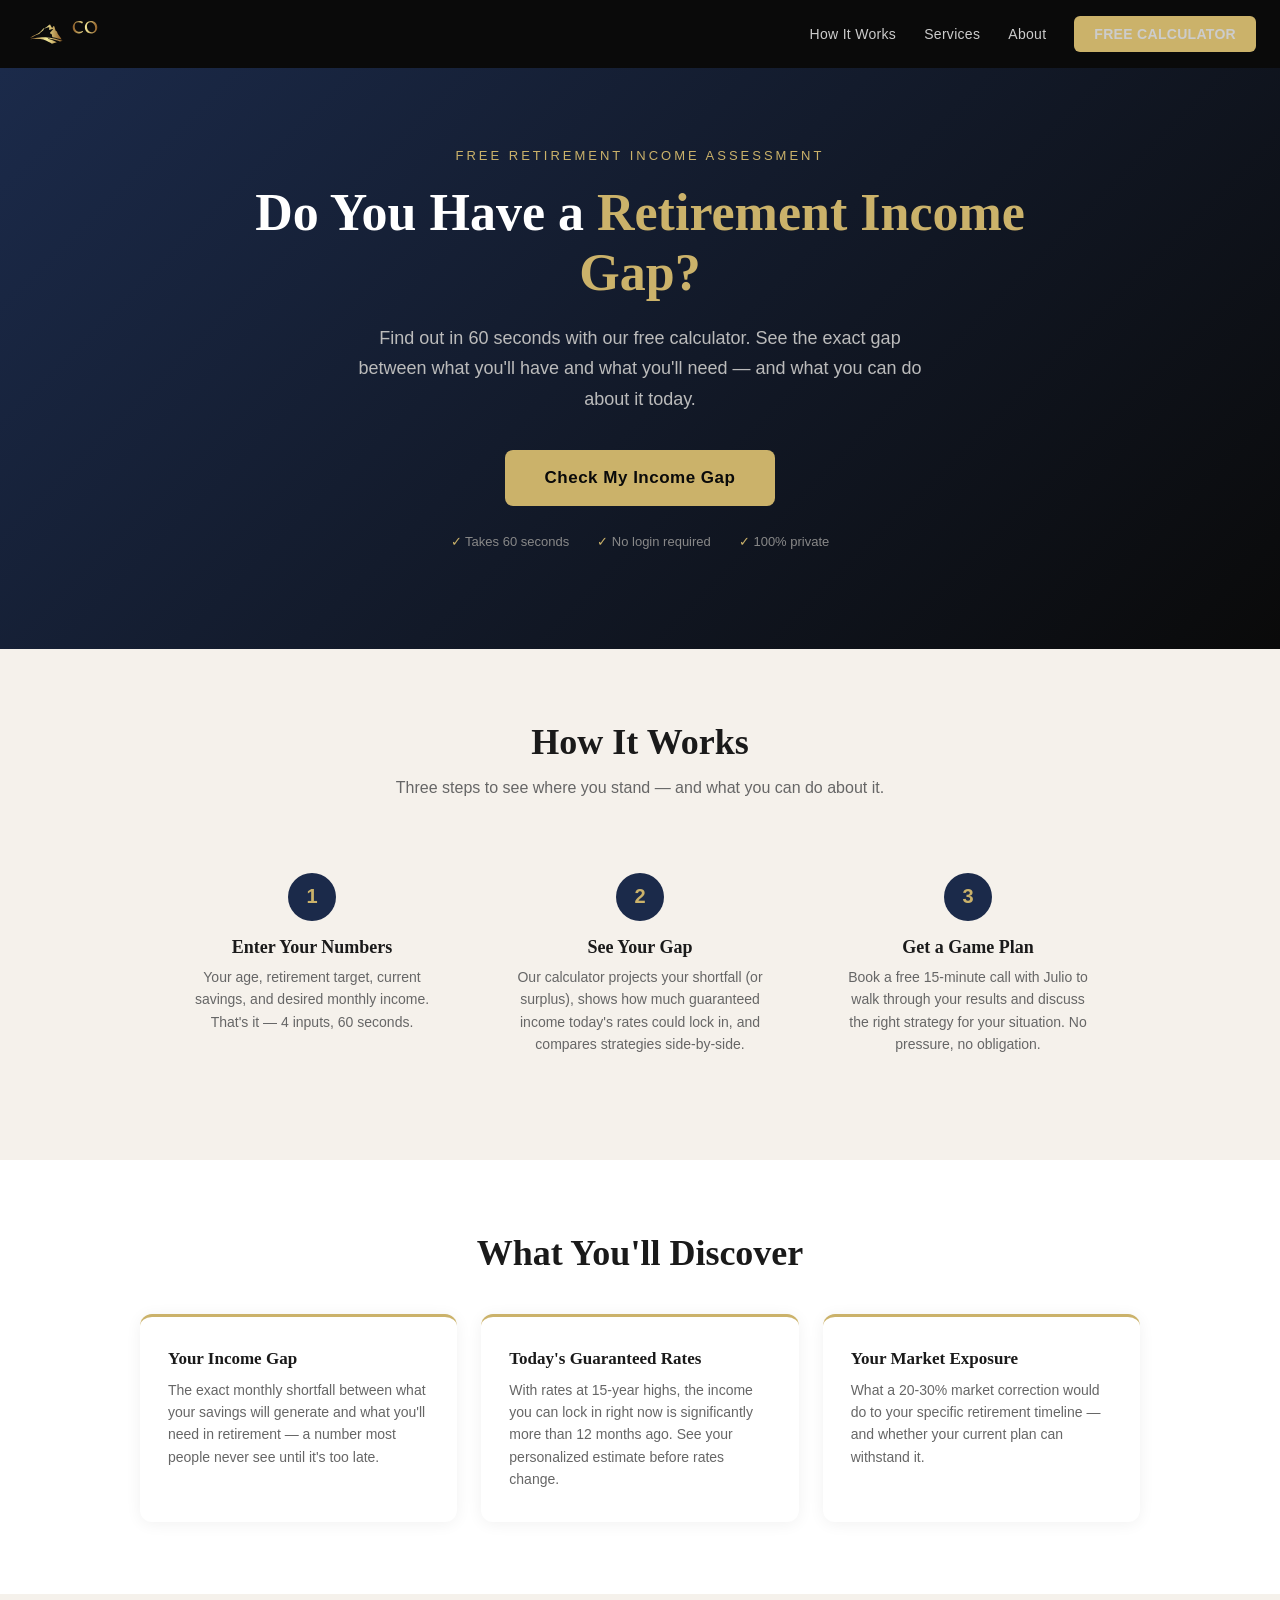
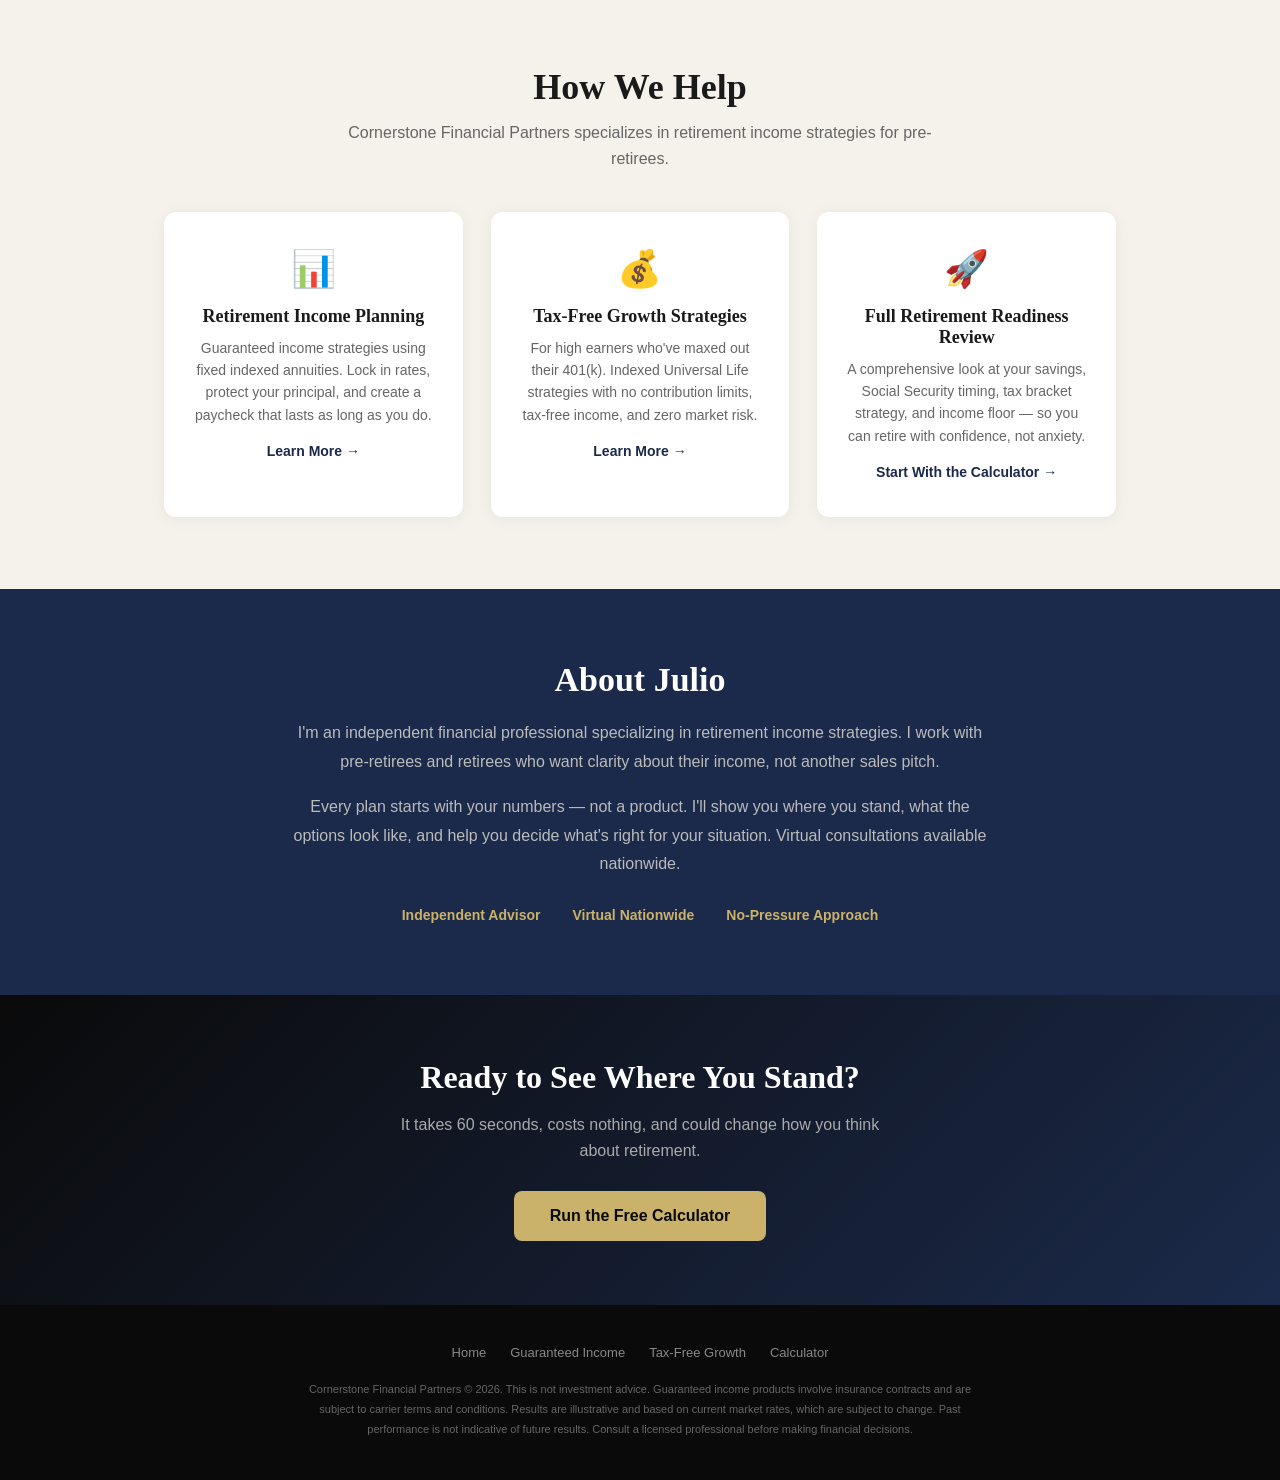
==== public/index.html @ 814f1a7d "Initial Cornerstone FPS website — homepage, annuity, and IUL landing pages" ====
<!DOCTYPE html>
<html lang="en">
<head>
  <meta charset="UTF-8">
  <meta name="viewport" content="width=device-width, initial-scale=1.0">
  <title>Cornerstone Financial Partners | Retirement Income Planning</title>
  <meta name="description" content="Independent retirement income planning for pre-retirees. Free Retirement Income Gap Calculator. Virtual consultations nationwide.">
  <meta property="og:title" content="Cornerstone Financial Partners | Retirement Income Planning">
  <meta property="og:description" content="See how much guaranteed monthly income you could lock in — without market risk. Free 60-second calculator.">
  <meta property="og:image" content="/og-image.png">
  <meta property="og:url" content="https://cornerstone-fps.com">
  <meta property="og:type" content="website">
  <link rel="icon" type="image/png" href="/favicon.png">
  <link rel="apple-touch-icon" href="/apple-touch-icon.png">
  <!-- META PIXEL — Replace YOUR_PIXEL_ID with your actual Meta Pixel ID -->
  <!--
  <script>
  !function(f,b,e,v,n,t,s){if(f.fbq)return;n=f.fbq=function(){n.callMethod?
  n.callMethod.apply(n,arguments):n.queue.push(arguments)};if(!f._fbq)f._fbq=n;
  n.push=n;n.loaded=!0;n.version='2.0';n.queue=[];t=b.createElement(e);t.async=!0;
  t.src=v;s=b.getElementsByTagName(e)[0];s.parentNode.insertBefore(t,s)}(window,
  document,'script','https://connect.facebook.net/en_US/fbevents.js');
  fbq('init', 'YOUR_PIXEL_ID');
  fbq('track', 'PageView');
  </script>
  -->
  <style>
    *, *::before, *::after { box-sizing: border-box; margin: 0; padding: 0; }
    :root {
      --navy: #1B2A4A;
      --gold: #CBB26A;
      --gold-dark: #b89e52;
      --warm-white: #F5F1EB;
      --dark: #0a0a0a;
      --text: #1a1a1a;
      --text-light: #666;
      --text-muted: #999;
    }
    body { font-family: 'Georgia', 'Times New Roman', serif; background: var(--warm-white); color: var(--text); -webkit-font-smoothing: antialiased; }
    .sans { font-family: -apple-system, BlinkMacSystemFont, 'Segoe UI', Roboto, sans-serif; }

    /* Nav */
    nav { background: var(--dark); padding: 16px 24px; display: flex; align-items: center; justify-content: space-between; position: sticky; top: 0; z-index: 100; }
    .nav-logo { height: 36px; width: auto; }
    .nav-links { display: flex; gap: 28px; align-items: center; }
    .nav-links a { color: #ccc; text-decoration: none; font-family: -apple-system, BlinkMacSystemFont, 'Segoe UI', Roboto, sans-serif; font-size: 14px; letter-spacing: 0.3px; transition: color 0.2s; }
    .nav-links a:hover { color: var(--gold); }
    .nav-cta { background: var(--gold); color: var(--dark); padding: 10px 20px; border-radius: 6px; font-weight: 600; font-size: 13px; text-transform: uppercase; letter-spacing: 0.5px; transition: background 0.2s; }
    .nav-cta:hover { background: var(--gold-dark); color: var(--dark) !important; }
    .mobile-menu { display: none; background: none; border: none; cursor: pointer; padding: 4px; }
    .mobile-menu svg { width: 24px; height: 24px; fill: #ccc; }

    /* Hero */
    .hero {
      background: linear-gradient(135deg, var(--navy) 0%, var(--dark) 100%);
      color: white;
      padding: 80px 24px 100px;
      text-align: center;
    }
    .hero .eyebrow { color: var(--gold); font-size: 13px; letter-spacing: 3px; text-transform: uppercase; margin-bottom: 20px; font-family: -apple-system, BlinkMacSystemFont, 'Segoe UI', Roboto, sans-serif; }
    .hero h1 { font-size: clamp(30px, 5vw, 52px); line-height: 1.15; margin-bottom: 20px; max-width: 780px; margin-left: auto; margin-right: auto; }
    .hero h1 span { color: var(--gold); }
    .hero p { font-size: 18px; color: #bbb; max-width: 580px; margin: 0 auto 36px; font-family: -apple-system, BlinkMacSystemFont, 'Segoe UI', Roboto, sans-serif; line-height: 1.7; }
    .hero-cta { display: inline-block; background: var(--gold); color: var(--dark); padding: 18px 40px; border-radius: 8px; font-family: -apple-system, BlinkMacSystemFont, 'Segoe UI', Roboto, sans-serif; font-size: 17px; font-weight: 700; text-decoration: none; letter-spacing: 0.5px; transition: background 0.2s, transform 0.2s; }
    .hero-cta:hover { background: var(--gold-dark); transform: translateY(-1px); }
    .hero-badges { display: flex; gap: 28px; justify-content: center; margin-top: 28px; flex-wrap: wrap; }
    .hero-badges span { color: #888; font-family: -apple-system, BlinkMacSystemFont, 'Segoe UI', Roboto, sans-serif; font-size: 13px; }
    .hero-badges span::before { content: "\2713  "; color: var(--gold); }

    /* Section */
    .section { padding: 72px 24px; max-width: 1000px; margin: 0 auto; }
    .section h2 { font-size: clamp(24px, 3.5vw, 36px); text-align: center; margin-bottom: 12px; }
    .section .subtitle { text-align: center; color: var(--text-light); font-family: -apple-system, BlinkMacSystemFont, 'Segoe UI', Roboto, sans-serif; font-size: 16px; line-height: 1.6; margin-bottom: 40px; max-width: 600px; margin-left: auto; margin-right: auto; }

    /* Steps */
    .steps { display: grid; grid-template-columns: repeat(auto-fit, minmax(220px, 1fr)); gap: 32px; margin-top: 40px; }
    .step { text-align: center; padding: 32px 20px; }
    .step-num { display: inline-flex; align-items: center; justify-content: center; width: 48px; height: 48px; background: var(--navy); color: var(--gold); font-family: -apple-system, BlinkMacSystemFont, 'Segoe UI', Roboto, sans-serif; font-size: 20px; font-weight: 700; border-radius: 50%; margin-bottom: 16px; }
    .step h3 { font-size: 18px; margin-bottom: 8px; }
    .step p { font-size: 14px; color: var(--text-light); font-family: -apple-system, BlinkMacSystemFont, 'Segoe UI', Roboto, sans-serif; line-height: 1.6; }

    /* Cards */
    .cards { display: grid; grid-template-columns: repeat(auto-fit, minmax(260px, 1fr)); gap: 24px; }
    .card { background: white; border-radius: 12px; padding: 32px 28px; box-shadow: 0 2px 16px rgba(0,0,0,0.06); border-top: 3px solid var(--gold); }
    .card h3 { font-size: 17px; margin-bottom: 10px; }
    .card p { font-size: 14px; color: var(--text-light); font-family: -apple-system, BlinkMacSystemFont, 'Segoe UI', Roboto, sans-serif; line-height: 1.6; }

    /* Services */
    .services-grid { display: grid; grid-template-columns: repeat(auto-fit, minmax(280px, 1fr)); gap: 28px; margin-top: 40px; }
    .service { background: white; border-radius: 12px; padding: 36px 28px; box-shadow: 0 2px 16px rgba(0,0,0,0.06); text-align: center; transition: transform 0.2s, box-shadow 0.2s; }
    .service:hover { transform: translateY(-3px); box-shadow: 0 8px 28px rgba(0,0,0,0.1); }
    .service-icon { font-size: 36px; margin-bottom: 16px; }
    .service h3 { font-size: 18px; margin-bottom: 10px; }
    .service p { font-size: 14px; color: var(--text-light); font-family: -apple-system, BlinkMacSystemFont, 'Segoe UI', Roboto, sans-serif; line-height: 1.6; margin-bottom: 16px; }
    .service-link { color: var(--navy); font-family: -apple-system, BlinkMacSystemFont, 'Segoe UI', Roboto, sans-serif; font-size: 14px; font-weight: 600; text-decoration: none; }
    .service-link:hover { color: var(--gold-dark); }

    /* About */
    .about { background: var(--navy); color: white; padding: 72px 24px; }
    .about-inner { max-width: 700px; margin: 0 auto; text-align: center; }
    .about h2 { font-size: clamp(24px, 3.5vw, 34px); margin-bottom: 20px; }
    .about p { color: #bbb; font-family: -apple-system, BlinkMacSystemFont, 'Segoe UI', Roboto, sans-serif; font-size: 16px; line-height: 1.8; margin-bottom: 16px; }
    .about-highlights { display: flex; gap: 32px; justify-content: center; flex-wrap: wrap; margin-top: 28px; }
    .about-highlights span { color: var(--gold); font-family: -apple-system, BlinkMacSystemFont, 'Segoe UI', Roboto, sans-serif; font-size: 14px; font-weight: 600; }

    /* CTA Banner */
    .cta-banner { background: linear-gradient(135deg, var(--dark) 0%, var(--navy) 100%); color: white; padding: 64px 24px; text-align: center; }
    .cta-banner h2 { font-size: clamp(22px, 3.5vw, 32px); margin-bottom: 16px; }
    .cta-banner p { color: #aaa; font-family: -apple-system, BlinkMacSystemFont, 'Segoe UI', Roboto, sans-serif; font-size: 16px; margin-bottom: 28px; max-width: 500px; margin-left: auto; margin-right: auto; line-height: 1.6; }
    .cta-banner a { display: inline-block; background: var(--gold); color: var(--dark); padding: 16px 36px; border-radius: 8px; font-family: -apple-system, BlinkMacSystemFont, 'Segoe UI', Roboto, sans-serif; font-size: 16px; font-weight: 700; text-decoration: none; transition: background 0.2s; }
    .cta-banner a:hover { background: var(--gold-dark); }

    /* Footer */
    footer { background: var(--dark); color: #888; padding: 40px 24px; text-align: center; font-family: -apple-system, BlinkMacSystemFont, 'Segoe UI', Roboto, sans-serif; }
    .footer-links { display: flex; gap: 24px; justify-content: center; margin-bottom: 20px; flex-wrap: wrap; }
    .footer-links a { color: #888; text-decoration: none; font-size: 13px; transition: color 0.2s; }
    .footer-links a:hover { color: var(--gold); }
    .footer-disclaimer { max-width: 700px; margin: 0 auto; font-size: 11px; line-height: 1.8; color: #666; }

    /* Mobile */
    @media (max-width: 768px) {
      .nav-links { display: none; }
      .nav-links.open { display: flex; flex-direction: column; position: absolute; top: 68px; left: 0; right: 0; background: var(--dark); padding: 20px 24px; gap: 16px; border-top: 1px solid #222; }
      .mobile-menu { display: block; }
      .hero { padding: 56px 20px 72px; }
      .section { padding: 48px 20px; }
      .about { padding: 48px 20px; }
    }
  </style>
</head>
<body>

  <!-- Navigation -->
  <nav>
    <svg class="nav-logo" xmlns="http://www.w3.org/2000/svg" viewBox="0 0 3162 587" role="img" aria-label="Cornerstone Financial Partners">
      <g transform="scale(8.112) translate(10, 10)">
        <defs><linearGradient id="g1"><stop stop-color="#905e26" offset="0"/><stop stop-color="#f5ec9b" offset="0.5"/><stop stop-color="#905e26" offset="1"/></linearGradient></defs>
        <g transform="matrix(0.0831,0,0,0.0831,0,7.02)" fill="url(#g1)"><g><path d="M0 333c0,0 106,-65 145,-80 39,-15 62,-23 100,-52 39,-30 88,-91 105,-104 17,-12 17,-8 49,-19 40,-14 95,-98 116,-74 12,15 44,107 58,69 6,-16 19,-42 32,-32 14,11 11,9 25,60 14,51 20,48 38,66 19,17 5,9 25,49 21,40 62,85 77,109 10,18 18,32 21,37 -44,-14 -127,-38 -223,-54 -9,-17 -10,-45 -12,-55 -8,-40 -60,-28 -42,-61 6,-13 89,-89 61,-85 -17,3 -47,9 -53,12 -85,36 20,-84 -66,-47 -8,4 -31,0 -45,15 -13,15 -31,-3 -47,15 -16,18 -6,26 -32,47 -25,21 -24,22 -46,37 -21,15 -24,36 -43,43 -18,7 -53,24 -65,24 -13,0 -63,30 -69,36 -5,7 -109,44 -109,44z"/><path d="M35 356c0,0 212,-57 406,-43 193,14 379,81 379,81l-72 19c-156,-59 -317,-77 -317,-77 0,0 154,49 243,97l-121 31c0,0 -125,-75 -209,-99 -83,-24 -309,-9 -309,-9z"/></g></g>
        <g transform="matrix(0.86,0,0,0.86,86.1,-9.77)" fill="url(#g1)"><path d="M18 40.64c-6.72 0-15.8-3.92-15.8-14.12 0-6.92 4.24-15.16 15.44-15.16 4.64 0 8.64 1.44 8.16 2.84l-0.52 1.56c-1.44 4.28-3-1.2-10.12-1.2-5.72 0-8.52 3.72-8.52 9.48 0 9 6.84 12.76 12.32 12.76 0.72 0 4.36-0.56 6.44-1.88 0.32-0.2 1.16 0.72 0.92 1.08-1.72 2.52-7.08 4.64-8.32 4.64zM45 40.64c-8.32 0-14.44-6.16-14.44-14.48 0-8.08 5.76-14.8 14.52-14.8 8.36 0 14.44 6.12 14.44 14.44 0 8.12-5.72 14.84-14.52 14.84zM46.56 37.92c3.52 0 8.2-2.32 8.2-9.88 0-8.08-5.48-13.96-11.24-13.96-3.52 0-8.16 2.32-8.16 9.84 0 8.16 5.48 14 11.2 14z"/></g>
      </g>
    </svg>
    <button class="mobile-menu" onclick="document.querySelector('.nav-links').classList.toggle('open')" aria-label="Menu">
      <svg viewBox="0 0 24 24"><path d="M3 6h18v2H3V6zm0 5h18v2H3v-2zm0 5h18v2H3v-2z"/></svg>
    </button>
    <div class="nav-links">
      <a href="#how-it-works">How It Works</a>
      <a href="#services">Services</a>
      <a href="#about">About</a>
      <a href="https://calculator.cornerstone-fps.com" class="nav-cta">Free Calculator</a>
    </div>
  </nav>

  <!-- Hero -->
  <section class="hero">
    <div class="eyebrow">Free Retirement Income Assessment</div>
    <h1>Do You Have a <span>Retirement Income Gap?</span></h1>
    <p>Find out in 60 seconds with our free calculator. See the exact gap between what you'll have and what you'll need — and what you can do about it today.</p>
    <a href="https://calculator.cornerstone-fps.com" class="hero-cta">Check My Income Gap</a>
    <div class="hero-badges">
      <span>Takes 60 seconds</span>
      <span>No login required</span>
      <span>100% private</span>
    </div>
  </section>

  <!-- How It Works -->
  <div class="section" id="how-it-works">
    <h2>How It Works</h2>
    <p class="subtitle">Three steps to see where you stand — and what you can do about it.</p>
    <div class="steps">
      <div class="step">
        <div class="step-num">1</div>
        <h3>Enter Your Numbers</h3>
        <p>Your age, retirement target, current savings, and desired monthly income. That's it — 4 inputs, 60 seconds.</p>
      </div>
      <div class="step">
        <div class="step-num">2</div>
        <h3>See Your Gap</h3>
        <p>Our calculator projects your shortfall (or surplus), shows how much guaranteed income today's rates could lock in, and compares strategies side-by-side.</p>
      </div>
      <div class="step">
        <div class="step-num">3</div>
        <h3>Get a Game Plan</h3>
        <p>Book a free 15-minute call with Julio to walk through your results and discuss the right strategy for your situation. No pressure, no obligation.</p>
      </div>
    </div>
  </div>

  <!-- What You'll Discover -->
  <div style="background: white; padding: 72px 24px;">
    <div style="max-width: 1000px; margin: 0 auto;">
      <h2 style="font-size: clamp(24px, 3.5vw, 36px); text-align: center; margin-bottom: 40px;">What You'll Discover</h2>
      <div class="cards">
        <div class="card">
          <h3>Your Income Gap</h3>
          <p>The exact monthly shortfall between what your savings will generate and what you'll need in retirement — a number most people never see until it's too late.</p>
        </div>
        <div class="card">
          <h3>Today's Guaranteed Rates</h3>
          <p>With rates at 15-year highs, the income you can lock in right now is significantly more than 12 months ago. See your personalized estimate before rates change.</p>
        </div>
        <div class="card">
          <h3>Your Market Exposure</h3>
          <p>What a 20-30% market correction would do to your specific retirement timeline — and whether your current plan can withstand it.</p>
        </div>
      </div>
    </div>
  </div>

  <!-- Services -->
  <div class="section" id="services">
    <h2>How We Help</h2>
    <p class="subtitle">Cornerstone Financial Partners specializes in retirement income strategies for pre-retirees.</p>
    <div class="services-grid">
      <div class="service">
        <div class="service-icon" role="presentation">&#128202;</div>
        <h3>Retirement Income Planning</h3>
        <p>Guaranteed income strategies using fixed indexed annuities. Lock in rates, protect your principal, and create a paycheck that lasts as long as you do.</p>
        <a href="/annuity" class="service-link">Learn More &rarr;</a>
      </div>
      <div class="service">
        <div class="service-icon" role="presentation">&#128176;</div>
        <h3>Tax-Free Growth Strategies</h3>
        <p>For high earners who've maxed out their 401(k). Indexed Universal Life strategies with no contribution limits, tax-free income, and zero market risk.</p>
        <a href="/iul" class="service-link">Learn More &rarr;</a>
      </div>
      <div class="service">
        <div class="service-icon" role="presentation">&#128640;</div>
        <h3>Full Retirement Readiness Review</h3>
        <p>A comprehensive look at your savings, Social Security timing, tax bracket strategy, and income floor — so you can retire with confidence, not anxiety.</p>
        <a href="https://calculator.cornerstone-fps.com" class="service-link">Start With the Calculator &rarr;</a>
      </div>
    </div>
  </div>

  <!-- About -->
  <section class="about" id="about">
    <div class="about-inner">
      <h2>About Julio</h2>
      <p>I'm an independent financial professional specializing in retirement income strategies. I work with pre-retirees and retirees who want clarity about their income, not another sales pitch.</p>
      <p>Every plan starts with your numbers — not a product. I'll show you where you stand, what the options look like, and help you decide what's right for your situation. Virtual consultations available nationwide.</p>
      <div class="about-highlights">
        <span>Independent Advisor</span>
        <span>Virtual Nationwide</span>
        <span>No-Pressure Approach</span>
      </div>
    </div>
  </section>

  <!-- CTA -->
  <section class="cta-banner">
    <h2>Ready to See Where You Stand?</h2>
    <p>It takes 60 seconds, costs nothing, and could change how you think about retirement.</p>
    <a href="https://calculator.cornerstone-fps.com">Run the Free Calculator</a>
  </section>

  <!-- Footer -->
  <footer>
    <div class="footer-links">
      <a href="/">Home</a>
      <a href="/annuity">Guaranteed Income</a>
      <a href="/iul">Tax-Free Growth</a>
      <a href="https://calculator.cornerstone-fps.com">Calculator</a>
    </div>
    <p class="footer-disclaimer">
      Cornerstone Financial Partners &copy; 2026. This is not investment advice. Guaranteed income products involve insurance contracts and are subject to carrier terms and conditions. Results are illustrative and based on current market rates, which are subject to change. Past performance is not indicative of future results. Consult a licensed professional before making financial decisions.
    </p>
  </footer>

</body>
</html>
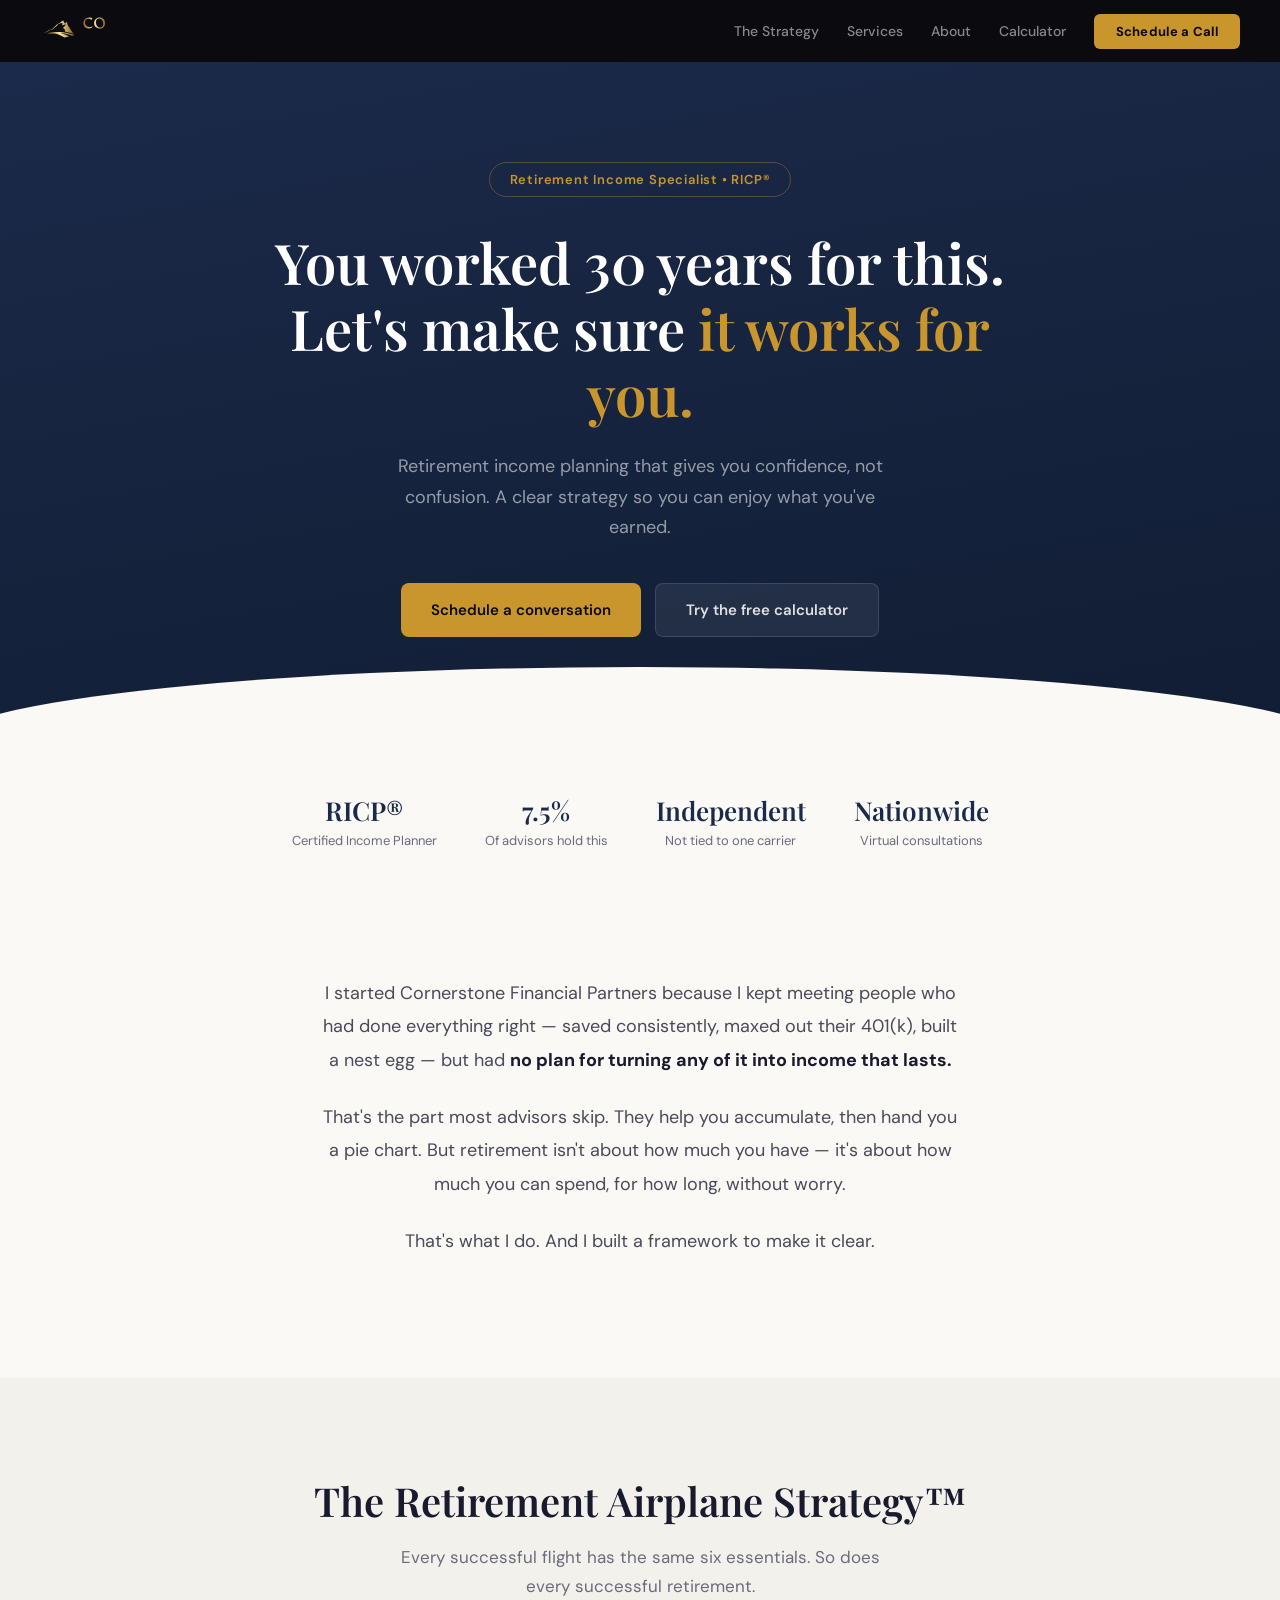
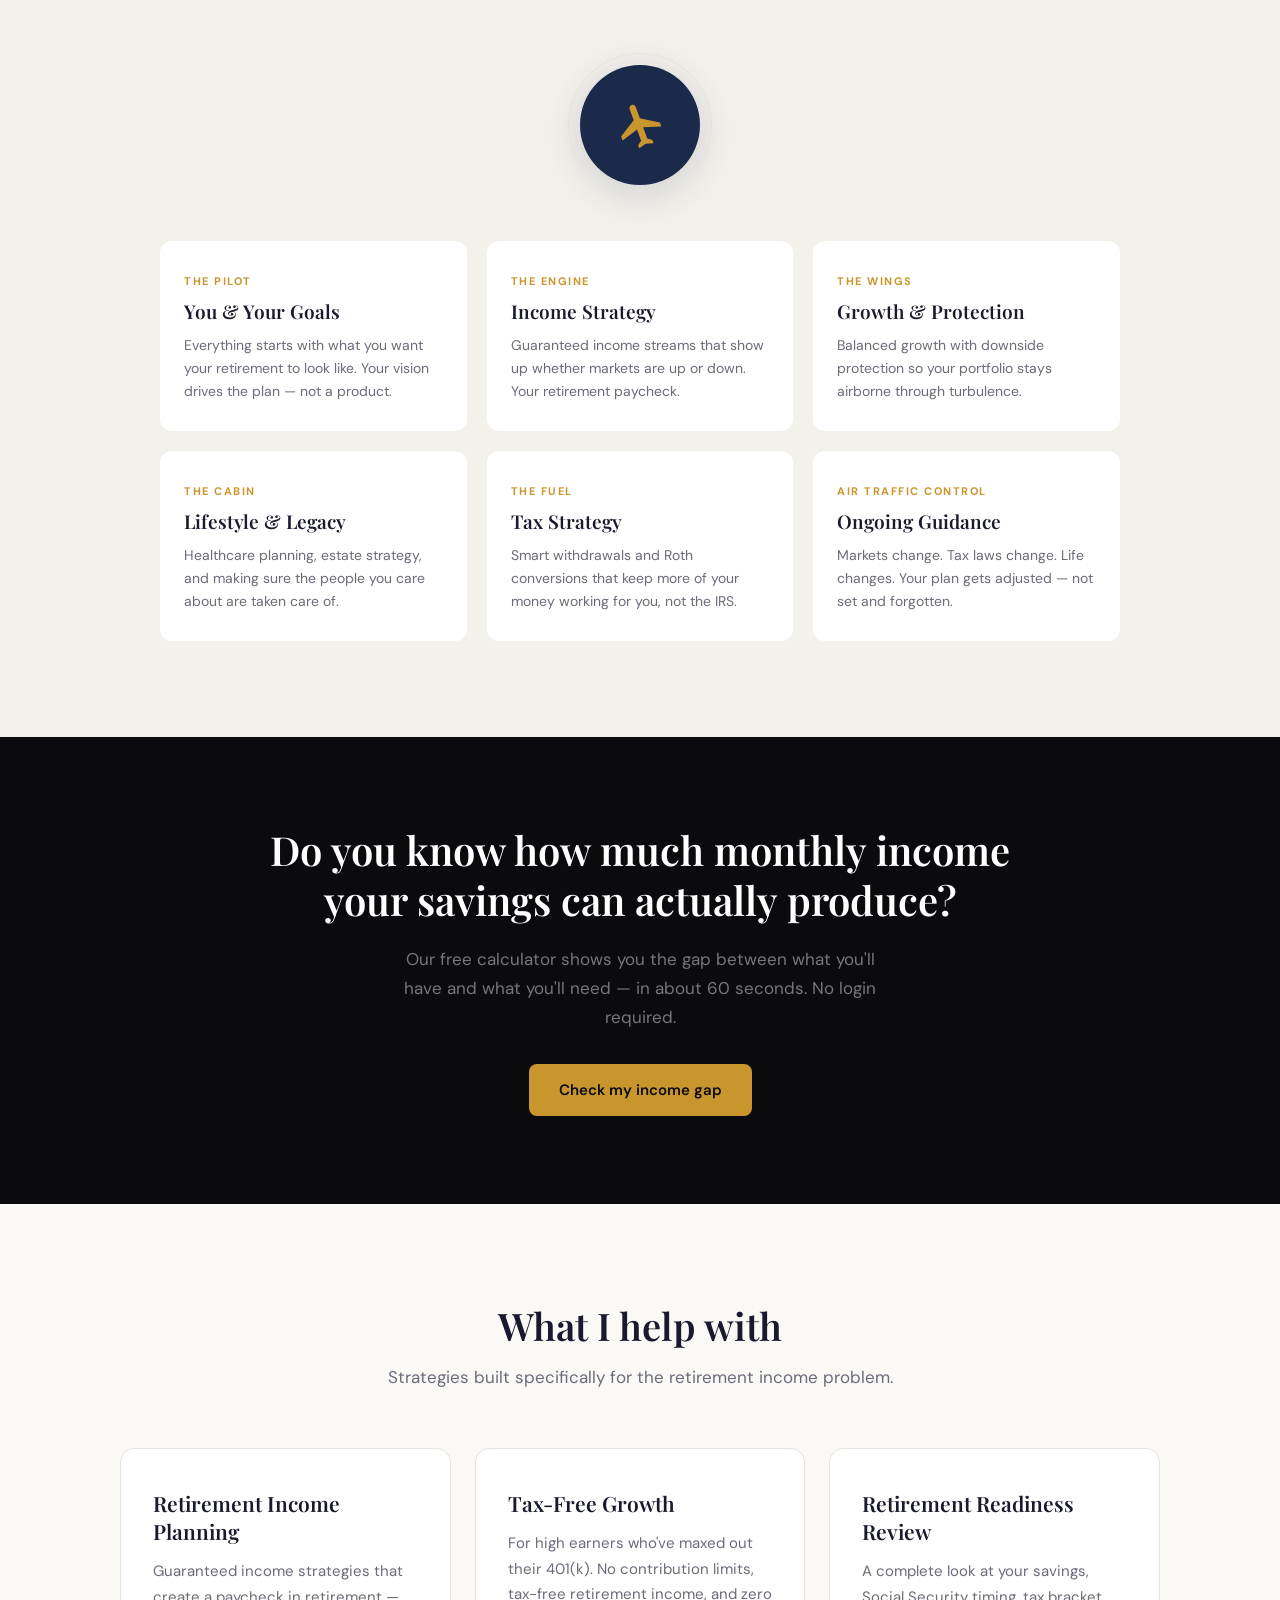
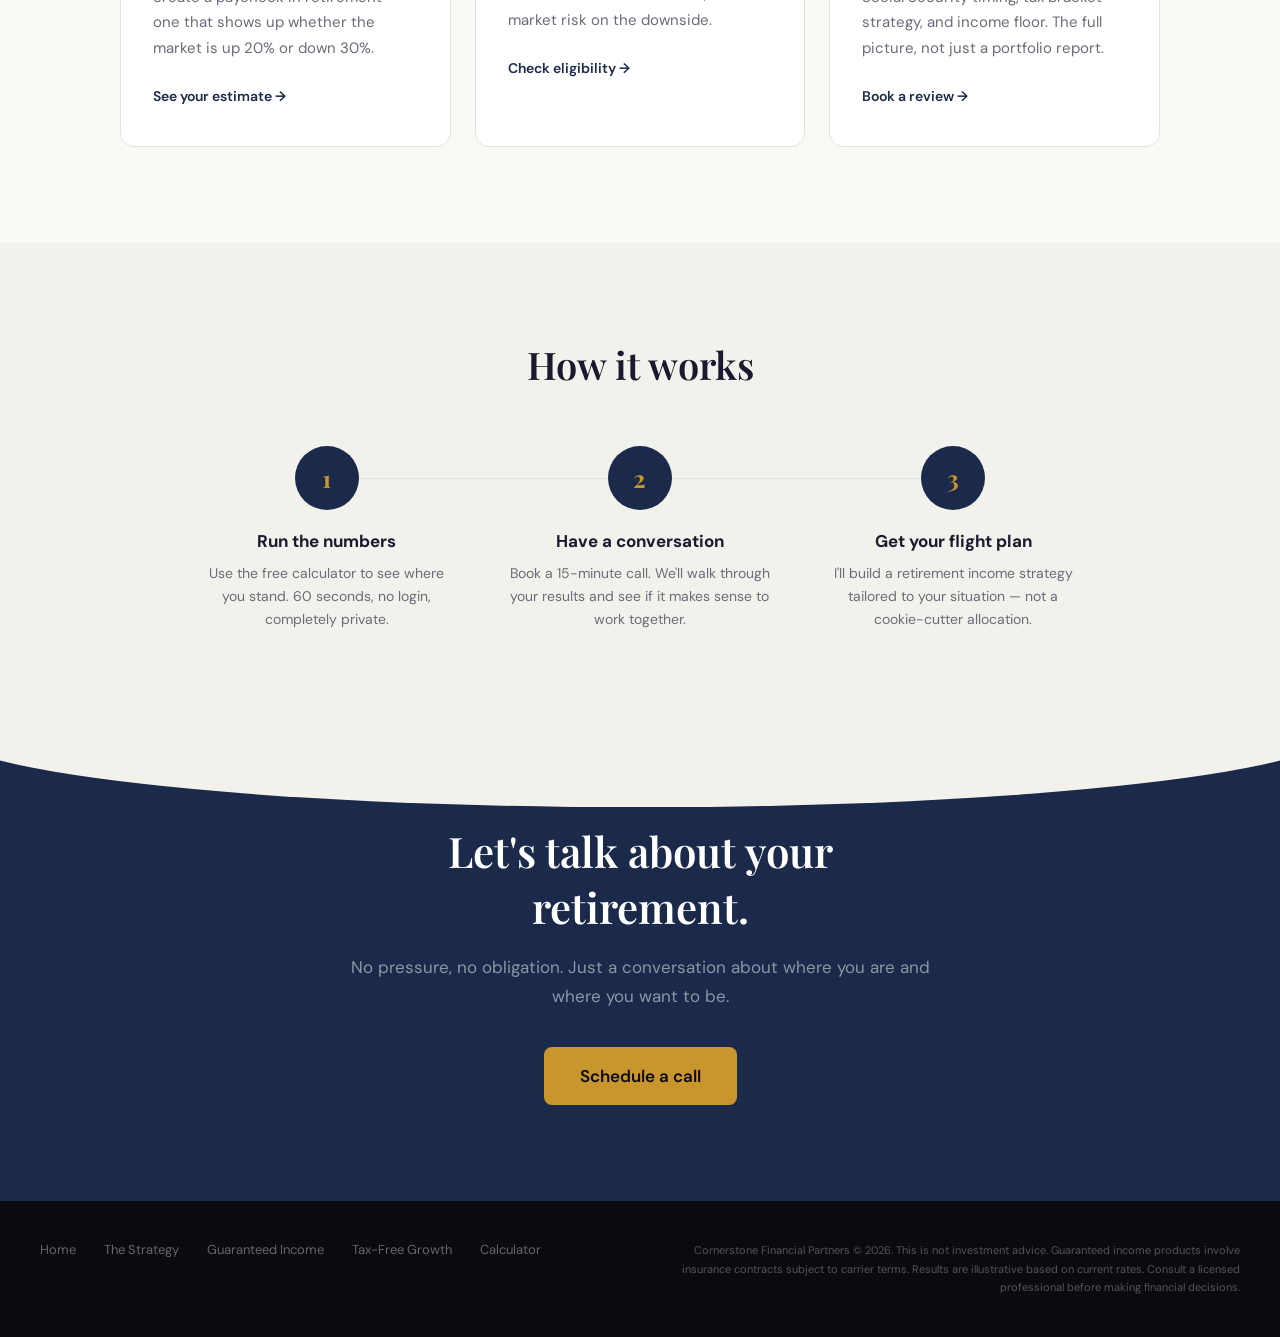
==== commit c3158bfd: "Redesign all pages with premium white/gold design system New landing page (land1), restyled annuity " ====
--- a/public/index.html
+++ b/public/index.html
@@ -4,266 +4,749 @@
   <meta charset="UTF-8">
   <meta name="viewport" content="width=device-width, initial-scale=1.0">
   <title>Cornerstone Financial Partners | Retirement Income Planning</title>
-  <meta name="description" content="Independent retirement income planning for pre-retirees. Free Retirement Income Gap Calculator. Virtual consultations nationwide.">
+  <meta name="description" content="Independent retirement income planning for pre-retirees. RICP-designated advisor. Free Retirement Income Gap Calculator. Virtual consultations nationwide.">
   <meta property="og:title" content="Cornerstone Financial Partners | Retirement Income Planning">
-  <meta property="og:description" content="See how much guaranteed monthly income you could lock in — without market risk. Free 60-second calculator.">
+  <meta property="og:description" content="Retirement income planning built around the Retirement Airplane Strategy. See where you stand with our free calculator.">
   <meta property="og:image" content="/og-image.png">
   <meta property="og:url" content="https://cornerstone-fps.com">
   <meta property="og:type" content="website">
   <link rel="icon" type="image/png" href="/favicon.png">
   <link rel="apple-touch-icon" href="/apple-touch-icon.png">
-  <!-- META PIXEL — Replace YOUR_PIXEL_ID with your actual Meta Pixel ID -->
-  <!--
-  <script>
-  !function(f,b,e,v,n,t,s){if(f.fbq)return;n=f.fbq=function(){n.callMethod?
-  n.callMethod.apply(n,arguments):n.queue.push(arguments)};if(!f._fbq)f._fbq=n;
-  n.push=n;n.loaded=!0;n.version='2.0';n.queue=[];t=b.createElement(e);t.async=!0;
-  t.src=v;s=b.getElementsByTagName(e)[0];s.parentNode.insertBefore(t,s)}(window,
-  document,'script','https://connect.facebook.net/en_US/fbevents.js');
-  fbq('init', 'YOUR_PIXEL_ID');
-  fbq('track', 'PageView');
-  </script>
-  -->
+  <link rel="preconnect" href="https://fonts.googleapis.com">
+  <link rel="preconnect" href="https://fonts.gstatic.com" crossorigin>
+  <link href="https://fonts.googleapis.com/css2?family=DM+Sans:opsz,wght@9..40,400;9..40,500;9..40,600;9..40,700&family=Playfair+Display:wght@400;500;600;700&display=swap" rel="stylesheet">
   <style>
     *, *::before, *::after { box-sizing: border-box; margin: 0; padding: 0; }
     :root {
       --navy: #1B2A4A;
-      --gold: #CBB26A;
-      --gold-dark: #b89e52;
-      --warm-white: #F5F1EB;
-      --dark: #0a0a0a;
-      --text: #1a1a1a;
-      --text-light: #666;
-      --text-muted: #999;
-    }
-    body { font-family: 'Georgia', 'Times New Roman', serif; background: var(--warm-white); color: var(--text); -webkit-font-smoothing: antialiased; }
-    .sans { font-family: -apple-system, BlinkMacSystemFont, 'Segoe UI', Roboto, sans-serif; }
-
-    /* Nav */
-    nav { background: var(--dark); padding: 16px 24px; display: flex; align-items: center; justify-content: space-between; position: sticky; top: 0; z-index: 100; }
-    .nav-logo { height: 36px; width: auto; }
-    .nav-links { display: flex; gap: 28px; align-items: center; }
-    .nav-links a { color: #ccc; text-decoration: none; font-family: -apple-system, BlinkMacSystemFont, 'Segoe UI', Roboto, sans-serif; font-size: 14px; letter-spacing: 0.3px; transition: color 0.2s; }
-    .nav-links a:hover { color: var(--gold); }
-    .nav-cta { background: var(--gold); color: var(--dark); padding: 10px 20px; border-radius: 6px; font-weight: 600; font-size: 13px; text-transform: uppercase; letter-spacing: 0.5px; transition: background 0.2s; }
-    .nav-cta:hover { background: var(--gold-dark); color: var(--dark) !important; }
-    .mobile-menu { display: none; background: none; border: none; cursor: pointer; padding: 4px; }
-    .mobile-menu svg { width: 24px; height: 24px; fill: #ccc; }
-
-    /* Hero */
+      --navy-deep: #111d33;
+      --gold: #C9952D;
+      --gold-light: #d9ab4a;
+      --sky: #5BA4CF;
+      --warm-white: #FAF9F6;
+      --cream: #F3F1EC;
+      --dark: #0b0b0f;
+      --text: #1A1A2E;
+      --text-mid: #4a4a5a;
+      --text-light: #6b6b7b;
+      --border: #e4e2dc;
+      --serif: 'Playfair Display', Georgia, serif;
+      --sans: 'DM Sans', -apple-system, BlinkMacSystemFont, 'Segoe UI', sans-serif;
+    }
+    html { scroll-behavior: smooth; }
+    body { font-family: var(--sans); background: var(--warm-white); color: var(--text); -webkit-font-smoothing: antialiased; }
+
+    /* ── NAV ── */
+    nav {
+      background: var(--dark);
+      padding: 0 40px;
+      display: flex;
+      align-items: center;
+      justify-content: space-between;
+      height: 62px;
+      position: sticky;
+      top: 0;
+      z-index: 100;
+    }
+    .nav-logo { height: 32px; width: auto; }
+    .nav-right { display: flex; gap: 28px; align-items: center; }
+    .nav-right a {
+      color: #888;
+      text-decoration: none;
+      font-size: 14px;
+      font-weight: 500;
+      transition: color 0.2s;
+    }
+    .nav-right a:hover { color: #fff; }
+    .nav-cta {
+      background: var(--gold) !important;
+      color: var(--dark) !important;
+      padding: 9px 22px !important;
+      border-radius: 6px;
+      font-weight: 700 !important;
+      font-size: 13px !important;
+      letter-spacing: 0.3px;
+      transition: background 0.2s !important;
+    }
+    .nav-cta:hover { background: var(--gold-light) !important; }
+    .mobile-menu { display: none; background: none; border: none; cursor: pointer; padding: 8px; }
+    .mobile-menu svg { width: 22px; height: 22px; fill: #999; }
+
+    /* ── HERO ── */
     .hero {
-      background: linear-gradient(135deg, var(--navy) 0%, var(--dark) 100%);
-      color: white;
-      padding: 80px 24px 100px;
+      background: linear-gradient(170deg, var(--navy) 0%, var(--navy-deep) 100%);
+      color: #fff;
+      padding: 100px 24px 108px;
       text-align: center;
-    }
-    .hero .eyebrow { color: var(--gold); font-size: 13px; letter-spacing: 3px; text-transform: uppercase; margin-bottom: 20px; font-family: -apple-system, BlinkMacSystemFont, 'Segoe UI', Roboto, sans-serif; }
-    .hero h1 { font-size: clamp(30px, 5vw, 52px); line-height: 1.15; margin-bottom: 20px; max-width: 780px; margin-left: auto; margin-right: auto; }
-    .hero h1 span { color: var(--gold); }
-    .hero p { font-size: 18px; color: #bbb; max-width: 580px; margin: 0 auto 36px; font-family: -apple-system, BlinkMacSystemFont, 'Segoe UI', Roboto, sans-serif; line-height: 1.7; }
-    .hero-cta { display: inline-block; background: var(--gold); color: var(--dark); padding: 18px 40px; border-radius: 8px; font-family: -apple-system, BlinkMacSystemFont, 'Segoe UI', Roboto, sans-serif; font-size: 17px; font-weight: 700; text-decoration: none; letter-spacing: 0.5px; transition: background 0.2s, transform 0.2s; }
-    .hero-cta:hover { background: var(--gold-dark); transform: translateY(-1px); }
-    .hero-badges { display: flex; gap: 28px; justify-content: center; margin-top: 28px; flex-wrap: wrap; }
-    .hero-badges span { color: #888; font-family: -apple-system, BlinkMacSystemFont, 'Segoe UI', Roboto, sans-serif; font-size: 13px; }
-    .hero-badges span::before { content: "\2713  "; color: var(--gold); }
-
-    /* Section */
-    .section { padding: 72px 24px; max-width: 1000px; margin: 0 auto; }
-    .section h2 { font-size: clamp(24px, 3.5vw, 36px); text-align: center; margin-bottom: 12px; }
-    .section .subtitle { text-align: center; color: var(--text-light); font-family: -apple-system, BlinkMacSystemFont, 'Segoe UI', Roboto, sans-serif; font-size: 16px; line-height: 1.6; margin-bottom: 40px; max-width: 600px; margin-left: auto; margin-right: auto; }
-
-    /* Steps */
-    .steps { display: grid; grid-template-columns: repeat(auto-fit, minmax(220px, 1fr)); gap: 32px; margin-top: 40px; }
-    .step { text-align: center; padding: 32px 20px; }
-    .step-num { display: inline-flex; align-items: center; justify-content: center; width: 48px; height: 48px; background: var(--navy); color: var(--gold); font-family: -apple-system, BlinkMacSystemFont, 'Segoe UI', Roboto, sans-serif; font-size: 20px; font-weight: 700; border-radius: 50%; margin-bottom: 16px; }
-    .step h3 { font-size: 18px; margin-bottom: 8px; }
-    .step p { font-size: 14px; color: var(--text-light); font-family: -apple-system, BlinkMacSystemFont, 'Segoe UI', Roboto, sans-serif; line-height: 1.6; }
-
-    /* Cards */
-    .cards { display: grid; grid-template-columns: repeat(auto-fit, minmax(260px, 1fr)); gap: 24px; }
-    .card { background: white; border-radius: 12px; padding: 32px 28px; box-shadow: 0 2px 16px rgba(0,0,0,0.06); border-top: 3px solid var(--gold); }
-    .card h3 { font-size: 17px; margin-bottom: 10px; }
-    .card p { font-size: 14px; color: var(--text-light); font-family: -apple-system, BlinkMacSystemFont, 'Segoe UI', Roboto, sans-serif; line-height: 1.6; }
-
-    /* Services */
-    .services-grid { display: grid; grid-template-columns: repeat(auto-fit, minmax(280px, 1fr)); gap: 28px; margin-top: 40px; }
-    .service { background: white; border-radius: 12px; padding: 36px 28px; box-shadow: 0 2px 16px rgba(0,0,0,0.06); text-align: center; transition: transform 0.2s, box-shadow 0.2s; }
-    .service:hover { transform: translateY(-3px); box-shadow: 0 8px 28px rgba(0,0,0,0.1); }
-    .service-icon { font-size: 36px; margin-bottom: 16px; }
-    .service h3 { font-size: 18px; margin-bottom: 10px; }
-    .service p { font-size: 14px; color: var(--text-light); font-family: -apple-system, BlinkMacSystemFont, 'Segoe UI', Roboto, sans-serif; line-height: 1.6; margin-bottom: 16px; }
-    .service-link { color: var(--navy); font-family: -apple-system, BlinkMacSystemFont, 'Segoe UI', Roboto, sans-serif; font-size: 14px; font-weight: 600; text-decoration: none; }
-    .service-link:hover { color: var(--gold-dark); }
-
-    /* About */
-    .about { background: var(--navy); color: white; padding: 72px 24px; }
-    .about-inner { max-width: 700px; margin: 0 auto; text-align: center; }
-    .about h2 { font-size: clamp(24px, 3.5vw, 34px); margin-bottom: 20px; }
-    .about p { color: #bbb; font-family: -apple-system, BlinkMacSystemFont, 'Segoe UI', Roboto, sans-serif; font-size: 16px; line-height: 1.8; margin-bottom: 16px; }
-    .about-highlights { display: flex; gap: 32px; justify-content: center; flex-wrap: wrap; margin-top: 28px; }
-    .about-highlights span { color: var(--gold); font-family: -apple-system, BlinkMacSystemFont, 'Segoe UI', Roboto, sans-serif; font-size: 14px; font-weight: 600; }
-
-    /* CTA Banner */
-    .cta-banner { background: linear-gradient(135deg, var(--dark) 0%, var(--navy) 100%); color: white; padding: 64px 24px; text-align: center; }
-    .cta-banner h2 { font-size: clamp(22px, 3.5vw, 32px); margin-bottom: 16px; }
-    .cta-banner p { color: #aaa; font-family: -apple-system, BlinkMacSystemFont, 'Segoe UI', Roboto, sans-serif; font-size: 16px; margin-bottom: 28px; max-width: 500px; margin-left: auto; margin-right: auto; line-height: 1.6; }
-    .cta-banner a { display: inline-block; background: var(--gold); color: var(--dark); padding: 16px 36px; border-radius: 8px; font-family: -apple-system, BlinkMacSystemFont, 'Segoe UI', Roboto, sans-serif; font-size: 16px; font-weight: 700; text-decoration: none; transition: background 0.2s; }
-    .cta-banner a:hover { background: var(--gold-dark); }
-
-    /* Footer */
-    footer { background: var(--dark); color: #888; padding: 40px 24px; text-align: center; font-family: -apple-system, BlinkMacSystemFont, 'Segoe UI', Roboto, sans-serif; }
-    .footer-links { display: flex; gap: 24px; justify-content: center; margin-bottom: 20px; flex-wrap: wrap; }
-    .footer-links a { color: #888; text-decoration: none; font-size: 13px; transition: color 0.2s; }
+      position: relative;
+      overflow: hidden;
+    }
+    .hero::after {
+      content: '';
+      position: absolute;
+      bottom: -2px;
+      left: 0;
+      right: 0;
+      height: 80px;
+      background: var(--warm-white);
+      clip-path: ellipse(55% 100% at 50% 100%);
+    }
+    .hero-inner {
+      max-width: 740px;
+      margin: 0 auto;
+      position: relative;
+      z-index: 1;
+    }
+    .hero-eyebrow {
+      display: inline-block;
+      border: 1px solid rgba(201,149,45,0.35);
+      border-radius: 100px;
+      padding: 8px 20px;
+      font-size: 13px;
+      font-weight: 600;
+      color: var(--gold);
+      letter-spacing: 0.8px;
+      margin-bottom: 32px;
+    }
+    .hero h1 {
+      font-family: var(--serif);
+      font-size: clamp(34px, 5.5vw, 56px);
+      font-weight: 600;
+      line-height: 1.18;
+      margin-bottom: 24px;
+    }
+    .hero h1 em {
+      font-style: normal;
+      color: var(--gold);
+    }
+    .hero-sub {
+      font-size: 18px;
+      color: rgba(255,255,255,0.55);
+      line-height: 1.7;
+      max-width: 520px;
+      margin: 0 auto 40px;
+    }
+    .hero-ctas { display: flex; gap: 14px; justify-content: center; flex-wrap: wrap; }
+    .btn {
+      display: inline-flex;
+      align-items: center;
+      gap: 8px;
+      padding: 16px 30px;
+      border-radius: 8px;
+      font-size: 15px;
+      font-weight: 600;
+      text-decoration: none;
+      transition: all 0.2s;
+      border: none;
+      cursor: pointer;
+      font-family: var(--sans);
+    }
+    .btn-gold { background: var(--gold); color: var(--dark); }
+    .btn-gold:hover { background: var(--gold-light); transform: translateY(-1px); }
+    .btn-ghost {
+      background: rgba(255,255,255,0.07);
+      color: rgba(255,255,255,0.85);
+      border: 1px solid rgba(255,255,255,0.12);
+    }
+    .btn-ghost:hover { background: rgba(255,255,255,0.12); }
+    .btn-dark { background: var(--dark); color: #fff; }
+    .btn-dark:hover { background: #1a1a1f; transform: translateY(-1px); }
+    .btn-outline {
+      background: transparent;
+      color: var(--text);
+      border: 1.5px solid var(--border);
+    }
+    .btn-outline:hover { border-color: #ccc; background: #fff; }
+
+    /* ── TRUST BAR ── */
+    .trust-bar {
+      display: flex;
+      justify-content: center;
+      gap: 48px;
+      padding: 48px 24px;
+      flex-wrap: wrap;
+    }
+    .trust-item { text-align: center; }
+    .trust-val {
+      font-family: var(--serif);
+      font-size: 26px;
+      font-weight: 600;
+      color: var(--navy);
+    }
+    .trust-label {
+      font-size: 13px;
+      color: var(--text-light);
+      margin-top: 4px;
+    }
+
+    /* ── INTRO ── */
+    .intro {
+      padding: 80px 24px 96px;
+      text-align: center;
+    }
+    .intro-inner {
+      max-width: 640px;
+      margin: 0 auto;
+    }
+    .intro p {
+      font-size: 18px;
+      line-height: 1.85;
+      color: var(--text-mid);
+      margin-bottom: 24px;
+    }
+    .intro strong { color: var(--text); }
+
+    /* ── AIRPLANE STRATEGY SECTION ── */
+    .strategy {
+      background: var(--cream);
+      padding: 96px 24px;
+    }
+    .strategy-header {
+      text-align: center;
+      margin-bottom: 64px;
+    }
+    .strategy-header h2 {
+      font-family: var(--serif);
+      font-size: clamp(28px, 4vw, 40px);
+      font-weight: 600;
+      margin-bottom: 16px;
+    }
+    .strategy-header p {
+      font-size: 17px;
+      color: var(--text-light);
+      max-width: 520px;
+      margin: 0 auto;
+      line-height: 1.7;
+    }
+
+    /* airplane icon centerpiece */
+    .airplane-centerpiece {
+      max-width: 960px;
+      margin: 0 auto;
+    }
+    .airplane-icon-wrap {
+      display: flex;
+      justify-content: center;
+      margin-bottom: 56px;
+    }
+    .airplane-icon-circle {
+      width: 120px;
+      height: 120px;
+      border-radius: 50%;
+      background: var(--navy);
+      display: flex;
+      align-items: center;
+      justify-content: center;
+      box-shadow: 0 8px 40px rgba(27,42,74,0.18);
+      position: relative;
+    }
+    .airplane-icon-circle::before {
+      content: '';
+      position: absolute;
+      inset: -12px;
+      border-radius: 50%;
+      border: 1px solid var(--border);
+    }
+    .airplane-icon-circle svg {
+      width: 52px;
+      height: 52px;
+      fill: var(--gold);
+      transform: rotate(-20deg);
+    }
+
+    /* component grid */
+    .component-grid {
+      display: grid;
+      grid-template-columns: repeat(3, 1fr);
+      gap: 20px;
+      max-width: 960px;
+      margin: 0 auto;
+    }
+    .component-card {
+      background: #fff;
+      border-radius: 12px;
+      padding: 28px 24px;
+      position: relative;
+      transition: transform 0.2s, box-shadow 0.2s;
+    }
+    .component-card:hover {
+      transform: translateY(-3px);
+      box-shadow: 0 8px 30px rgba(0,0,0,0.08);
+    }
+    .component-tag {
+      display: inline-block;
+      font-size: 11px;
+      font-weight: 700;
+      letter-spacing: 1.5px;
+      text-transform: uppercase;
+      color: var(--gold);
+      margin-bottom: 10px;
+    }
+    .component-card h3 {
+      font-family: var(--serif);
+      font-size: 19px;
+      font-weight: 600;
+      margin-bottom: 10px;
+    }
+    .component-card p {
+      font-size: 14px;
+      line-height: 1.65;
+      color: var(--text-light);
+    }
+
+    /* ── DARK BAND ── */
+    .dark-band {
+      background: var(--dark);
+      color: #fff;
+      padding: 88px 24px;
+    }
+    .dark-band-inner {
+      max-width: 800px;
+      margin: 0 auto;
+      text-align: center;
+    }
+    .dark-band h2 {
+      font-family: var(--serif);
+      font-size: clamp(26px, 4vw, 40px);
+      font-weight: 600;
+      line-height: 1.25;
+      margin-bottom: 20px;
+    }
+    .dark-band p {
+      font-size: 17px;
+      line-height: 1.7;
+      color: #777;
+      max-width: 500px;
+      margin: 0 auto 32px;
+    }
+
+    /* ── SERVICES ── */
+    .services {
+      padding: 96px 24px;
+    }
+    .services-inner {
+      max-width: 1040px;
+      margin: 0 auto;
+    }
+    .services-header {
+      text-align: center;
+      margin-bottom: 56px;
+    }
+    .services-header h2 {
+      font-family: var(--serif);
+      font-size: clamp(28px, 3.5vw, 38px);
+      font-weight: 600;
+      margin-bottom: 12px;
+    }
+    .services-header p {
+      font-size: 17px;
+      color: var(--text-light);
+      line-height: 1.7;
+    }
+    .services-grid {
+      display: grid;
+      grid-template-columns: repeat(3, 1fr);
+      gap: 24px;
+    }
+    .svc-card {
+      background: #fff;
+      border-radius: 14px;
+      padding: 40px 32px;
+      border: 1px solid var(--border);
+      transition: transform 0.2s, box-shadow 0.2s, border-color 0.2s;
+    }
+    .svc-card:hover {
+      transform: translateY(-4px);
+      box-shadow: 0 12px 36px rgba(0,0,0,0.07);
+      border-color: transparent;
+    }
+    .svc-card h3 {
+      font-family: var(--serif);
+      font-size: 21px;
+      font-weight: 600;
+      margin-bottom: 14px;
+    }
+    .svc-card p {
+      font-size: 15px;
+      color: var(--text-light);
+      line-height: 1.7;
+      margin-bottom: 24px;
+    }
+    .svc-link {
+      font-size: 14px;
+      font-weight: 600;
+      color: var(--navy);
+      text-decoration: none;
+      transition: color 0.2s;
+    }
+    .svc-link:hover { color: var(--gold); }
+
+    /* ── HOW IT WORKS ── */
+    .how {
+      background: var(--cream);
+      padding: 96px 24px;
+    }
+    .how-inner {
+      max-width: 900px;
+      margin: 0 auto;
+    }
+    .how h2 {
+      font-family: var(--serif);
+      font-size: clamp(28px, 3.5vw, 38px);
+      font-weight: 600;
+      text-align: center;
+      margin-bottom: 56px;
+    }
+    .steps {
+      display: grid;
+      grid-template-columns: repeat(3, 1fr);
+      gap: 40px;
+      position: relative;
+    }
+    .steps::before {
+      content: '';
+      position: absolute;
+      top: 32px;
+      left: 15%;
+      right: 15%;
+      height: 1px;
+      background: var(--border);
+    }
+    .step { text-align: center; position: relative; }
+    .step-num {
+      display: inline-flex;
+      align-items: center;
+      justify-content: center;
+      width: 64px;
+      height: 64px;
+      border-radius: 50%;
+      background: var(--navy);
+      color: var(--gold);
+      font-family: var(--serif);
+      font-size: 24px;
+      font-weight: 700;
+      margin-bottom: 20px;
+      position: relative;
+      z-index: 1;
+    }
+    .step h3 {
+      font-size: 17px;
+      font-weight: 700;
+      margin-bottom: 10px;
+    }
+    .step p {
+      font-size: 14px;
+      color: var(--text-light);
+      line-height: 1.65;
+      max-width: 260px;
+      margin: 0 auto;
+    }
+
+    /* ── BOTTOM CTA ── */
+    .bottom-cta {
+      background: var(--navy);
+      color: #fff;
+      padding: 96px 24px;
+      text-align: center;
+      position: relative;
+      overflow: hidden;
+    }
+    .bottom-cta::before {
+      content: '';
+      position: absolute;
+      top: 0;
+      left: 0;
+      right: 0;
+      height: 80px;
+      background: var(--cream);
+      clip-path: ellipse(55% 100% at 50% 0%);
+    }
+    .bottom-cta-inner {
+      max-width: 600px;
+      margin: 0 auto;
+      position: relative;
+      z-index: 1;
+    }
+    .bottom-cta h2 {
+      font-family: var(--serif);
+      font-size: clamp(28px, 4vw, 42px);
+      font-weight: 600;
+      margin-bottom: 18px;
+    }
+    .bottom-cta p {
+      font-size: 17px;
+      color: rgba(255,255,255,0.5);
+      line-height: 1.7;
+      margin-bottom: 36px;
+    }
+    .bottom-cta .btn-gold { font-size: 17px; padding: 18px 36px; }
+
+    /* ── FOOTER ── */
+    footer {
+      background: var(--dark);
+      color: #666;
+      padding: 40px 40px;
+      display: flex;
+      justify-content: space-between;
+      align-items: flex-start;
+      flex-wrap: wrap;
+      gap: 20px;
+    }
+    .footer-links { display: flex; gap: 28px; }
+    .footer-links a {
+      color: #666;
+      text-decoration: none;
+      font-size: 13px;
+      transition: color 0.2s;
+    }
     .footer-links a:hover { color: var(--gold); }
-    .footer-disclaimer { max-width: 700px; margin: 0 auto; font-size: 11px; line-height: 1.8; color: #666; }
-
-    /* Mobile */
+    .footer-legal {
+      font-size: 11px;
+      color: #555;
+      line-height: 1.7;
+      max-width: 560px;
+      text-align: right;
+    }
+
+    /* ── MOBILE ── */
     @media (max-width: 768px) {
-      .nav-links { display: none; }
-      .nav-links.open { display: flex; flex-direction: column; position: absolute; top: 68px; left: 0; right: 0; background: var(--dark); padding: 20px 24px; gap: 16px; border-top: 1px solid #222; }
+      nav { padding: 0 20px; }
+      .nav-right {
+        display: none;
+        flex-direction: column;
+        position: absolute;
+        top: 62px;
+        left: 0;
+        right: 0;
+        background: var(--dark);
+        padding: 20px;
+        gap: 16px;
+        border-top: 1px solid #1a1a1a;
+      }
+      .nav-right.open { display: flex; }
       .mobile-menu { display: block; }
-      .hero { padding: 56px 20px 72px; }
-      .section { padding: 48px 20px; }
-      .about { padding: 48px 20px; }
+      .hero { padding: 72px 20px 88px; }
+      .hero h1 { font-size: 32px; }
+      .hero-ctas { flex-direction: column; align-items: center; }
+      .btn { justify-content: center; width: 100%; max-width: 320px; }
+      .trust-bar { gap: 28px; padding: 36px 20px; }
+      .trust-val { font-size: 22px; }
+      .intro { padding: 56px 20px 64px; }
+      .strategy { padding: 64px 20px; }
+      .component-grid { grid-template-columns: 1fr; }
+      .dark-band { padding: 64px 20px; }
+      .services { padding: 64px 20px; }
+      .services-grid { grid-template-columns: 1fr; }
+      .how { padding: 64px 20px; }
+      .steps { grid-template-columns: 1fr; gap: 32px; }
+      .steps::before { display: none; }
+      .bottom-cta { padding: 80px 20px 64px; }
+      footer { padding: 32px 20px; flex-direction: column; }
+      .footer-legal { text-align: left; }
+    }
+    @media (max-width: 480px) {
+      .trust-bar { flex-direction: column; gap: 20px; }
     }
   </style>
 </head>
 <body>
 
-  <!-- Navigation -->
+  <!-- Nav -->
   <nav>
-    <svg class="nav-logo" xmlns="http://www.w3.org/2000/svg" viewBox="0 0 3162 587" role="img" aria-label="Cornerstone Financial Partners">
-      <g transform="scale(8.112) translate(10, 10)">
-        <defs><linearGradient id="g1"><stop stop-color="#905e26" offset="0"/><stop stop-color="#f5ec9b" offset="0.5"/><stop stop-color="#905e26" offset="1"/></linearGradient></defs>
-        <g transform="matrix(0.0831,0,0,0.0831,0,7.02)" fill="url(#g1)"><g><path d="M0 333c0,0 106,-65 145,-80 39,-15 62,-23 100,-52 39,-30 88,-91 105,-104 17,-12 17,-8 49,-19 40,-14 95,-98 116,-74 12,15 44,107 58,69 6,-16 19,-42 32,-32 14,11 11,9 25,60 14,51 20,48 38,66 19,17 5,9 25,49 21,40 62,85 77,109 10,18 18,32 21,37 -44,-14 -127,-38 -223,-54 -9,-17 -10,-45 -12,-55 -8,-40 -60,-28 -42,-61 6,-13 89,-89 61,-85 -17,3 -47,9 -53,12 -85,36 20,-84 -66,-47 -8,4 -31,0 -45,15 -13,15 -31,-3 -47,15 -16,18 -6,26 -32,47 -25,21 -24,22 -46,37 -21,15 -24,36 -43,43 -18,7 -53,24 -65,24 -13,0 -63,30 -69,36 -5,7 -109,44 -109,44z"/><path d="M35 356c0,0 212,-57 406,-43 193,14 379,81 379,81l-72 19c-156,-59 -317,-77 -317,-77 0,0 154,49 243,97l-121 31c0,0 -125,-75 -209,-99 -83,-24 -309,-9 -309,-9z"/></g></g>
-        <g transform="matrix(0.86,0,0,0.86,86.1,-9.77)" fill="url(#g1)"><path d="M18 40.64c-6.72 0-15.8-3.92-15.8-14.12 0-6.92 4.24-15.16 15.44-15.16 4.64 0 8.64 1.44 8.16 2.84l-0.52 1.56c-1.44 4.28-3-1.2-10.12-1.2-5.72 0-8.52 3.72-8.52 9.48 0 9 6.84 12.76 12.32 12.76 0.72 0 4.36-0.56 6.44-1.88 0.32-0.2 1.16 0.72 0.92 1.08-1.72 2.52-7.08 4.64-8.32 4.64zM45 40.64c-8.32 0-14.44-6.16-14.44-14.48 0-8.08 5.76-14.8 14.52-14.8 8.36 0 14.44 6.12 14.44 14.44 0 8.12-5.72 14.84-14.52 14.84zM46.56 37.92c3.52 0 8.2-2.32 8.2-9.88 0-8.08-5.48-13.96-11.24-13.96-3.52 0-8.16 2.32-8.16 9.84 0 8.16 5.48 14 11.2 14z"/></g>
-      </g>
-    </svg>
-    <button class="mobile-menu" onclick="document.querySelector('.nav-links').classList.toggle('open')" aria-label="Menu">
+    <a href="/">
+      <svg class="nav-logo" xmlns="http://www.w3.org/2000/svg" viewBox="0 0 3162 587" role="img" aria-label="Cornerstone Financial Partners">
+        <g transform="scale(8.112) translate(10, 10)">
+          <defs><linearGradient id="g1"><stop stop-color="#905e26" offset="0"/><stop stop-color="#f5ec9b" offset="0.5"/><stop stop-color="#905e26" offset="1"/></linearGradient></defs>
+          <g transform="matrix(0.0831,0,0,0.0831,0,7.02)" fill="url(#g1)"><g><path d="M0 333c0,0 106,-65 145,-80 39,-15 62,-23 100,-52 39,-30 88,-91 105,-104 17,-12 17,-8 49,-19 40,-14 95,-98 116,-74 12,15 44,107 58,69 6,-16 19,-42 32,-32 14,11 11,9 25,60 14,51 20,48 38,66 19,17 5,9 25,49 21,40 62,85 77,109 10,18 18,32 21,37 -44,-14 -127,-38 -223,-54 -9,-17 -10,-45 -12,-55 -8,-40 -60,-28 -42,-61 6,-13 89,-89 61,-85 -17,3 -47,9 -53,12 -85,36 20,-84 -66,-47 -8,4 -31,0 -45,15 -13,15 -31,-3 -47,15 -16,18 -6,26 -32,47 -25,21 -24,22 -46,37 -21,15 -24,36 -43,43 -18,7 -53,24 -65,24 -13,0 -63,30 -69,36 -5,7 -109,44 -109,44z"/><path d="M35 356c0,0 212,-57 406,-43 193,14 379,81 379,81l-72 19c-156,-59 -317,-77 -317,-77 0,0 154,49 243,97l-121 31c0,0 -125,-75 -209,-99 -83,-24 -309,-9 -309,-9z"/></g></g>
+          <g transform="matrix(0.86,0,0,0.86,86.1,-9.77)" fill="url(#g1)"><path d="M18 40.64c-6.72 0-15.8-3.92-15.8-14.12 0-6.92 4.24-15.16 15.44-15.16 4.64 0 8.64 1.44 8.16 2.84l-0.52 1.56c-1.44 4.28-3-1.2-10.12-1.2-5.72 0-8.52 3.72-8.52 9.48 0 9 6.84 12.76 12.32 12.76 0.72 0 4.36-0.56 6.44-1.88 0.32-0.2 1.16 0.72 0.92 1.08-1.72 2.52-7.08 4.64-8.32 4.64zM45 40.64c-8.32 0-14.44-6.16-14.44-14.48 0-8.08 5.76-14.8 14.52-14.8 8.36 0 14.44 6.12 14.44 14.44 0 8.12-5.72 14.84-14.52 14.84zM46.56 37.92c3.52 0 8.2-2.32 8.2-9.88 0-8.08-5.48-13.96-11.24-13.96-3.52 0-8.16 2.32-8.16 9.84 0 8.16 5.48 14 11.2 14z"/></g>
+        </g>
+      </svg>
+    </a>
+    <button class="mobile-menu" onclick="document.querySelector('.nav-right').classList.toggle('open')" aria-label="Menu">
       <svg viewBox="0 0 24 24"><path d="M3 6h18v2H3V6zm0 5h18v2H3v-2zm0 5h18v2H3v-2z"/></svg>
     </button>
-    <div class="nav-links">
-      <a href="#how-it-works">How It Works</a>
+    <div class="nav-right">
+      <a href="#strategy">The Strategy</a>
       <a href="#services">Services</a>
       <a href="#about">About</a>
-      <a href="https://calculator.cornerstone-fps.com" class="nav-cta">Free Calculator</a>
+      <a href="https://calculator.cornerstone-fps.com">Calculator</a>
+      <a href="#contact" class="nav-cta">Schedule a Call</a>
     </div>
   </nav>
 
   <!-- Hero -->
   <section class="hero">
-    <div class="eyebrow">Free Retirement Income Assessment</div>
-    <h1>Do You Have a <span>Retirement Income Gap?</span></h1>
-    <p>Find out in 60 seconds with our free calculator. See the exact gap between what you'll have and what you'll need — and what you can do about it today.</p>
-    <a href="https://calculator.cornerstone-fps.com" class="hero-cta">Check My Income Gap</a>
-    <div class="hero-badges">
-      <span>Takes 60 seconds</span>
-      <span>No login required</span>
-      <span>100% private</span>
+    <div class="hero-inner">
+      <div class="hero-eyebrow">Retirement Income Specialist &bull; RICP&reg;</div>
+      <h1>You worked 30 years for this.<br>Let's make sure <em>it works for you.</em></h1>
+      <p class="hero-sub">Retirement income planning that gives you confidence, not confusion. A clear strategy so you can enjoy what you've earned.</p>
+      <div class="hero-ctas">
+        <a href="#contact" class="btn btn-gold">Schedule a conversation</a>
+        <a href="https://calculator.cornerstone-fps.com" class="btn btn-ghost">Try the free calculator</a>
+      </div>
     </div>
   </section>
 
-  <!-- How It Works -->
-  <div class="section" id="how-it-works">
-    <h2>How It Works</h2>
-    <p class="subtitle">Three steps to see where you stand — and what you can do about it.</p>
-    <div class="steps">
-      <div class="step">
-        <div class="step-num">1</div>
-        <h3>Enter Your Numbers</h3>
-        <p>Your age, retirement target, current savings, and desired monthly income. That's it — 4 inputs, 60 seconds.</p>
+  <!-- Trust bar -->
+  <div class="trust-bar">
+    <div class="trust-item">
+      <div class="trust-val">RICP&reg;</div>
+      <div class="trust-label">Certified Income Planner</div>
+    </div>
+    <div class="trust-item">
+      <div class="trust-val">7.5%</div>
+      <div class="trust-label">Of advisors hold this</div>
+    </div>
+    <div class="trust-item">
+      <div class="trust-val">Independent</div>
+      <div class="trust-label">Not tied to one carrier</div>
+    </div>
+    <div class="trust-item">
+      <div class="trust-val">Nationwide</div>
+      <div class="trust-label">Virtual consultations</div>
+    </div>
+  </div>
+
+  <!-- Personal intro -->
+  <section class="intro" id="about">
+    <div class="intro-inner">
+      <p>I started Cornerstone Financial Partners because I kept meeting people who had done everything right &mdash; saved consistently, maxed out their 401(k), built a nest egg &mdash; but had <strong>no plan for turning any of it into income that lasts.</strong></p>
+      <p>That's the part most advisors skip. They help you accumulate, then hand you a pie chart. But retirement isn't about how much you have &mdash; it's about how much you can spend, for how long, without worry.</p>
+      <p>That's what I do. And I built a framework to make it clear.</p>
+    </div>
+  </section>
+
+  <!-- Airplane Strategy -->
+  <section class="strategy" id="strategy">
+    <div class="strategy-header">
+      <h2>The Retirement Airplane Strategy&trade;</h2>
+      <p>Every successful flight has the same six essentials. So does every successful retirement.</p>
+    </div>
+
+    <div class="airplane-centerpiece">
+      <!-- Clean airplane icon -->
+      <div class="airplane-icon-wrap">
+        <div class="airplane-icon-circle">
+          <svg viewBox="0 0 24 24" xmlns="http://www.w3.org/2000/svg"><path d="M21 16v-2l-8-5V3.5c0-.83-.67-1.5-1.5-1.5S10 2.67 10 3.5V9l-8 5v2l8-2.5V19l-2 1.5V22l3.5-1 3.5 1v-1.5L13 19v-5.5l8 2.5z"/></svg>
+        </div>
       </div>
-      <div class="step">
-        <div class="step-num">2</div>
-        <h3>See Your Gap</h3>
-        <p>Our calculator projects your shortfall (or surplus), shows how much guaranteed income today's rates could lock in, and compares strategies side-by-side.</p>
+
+      <!-- Component cards -->
+      <div class="component-grid">
+        <div class="component-card">
+          <div class="component-tag">The Pilot</div>
+          <h3>You &amp; Your Goals</h3>
+          <p>Everything starts with what you want your retirement to look like. Your vision drives the plan &mdash; not a product.</p>
+        </div>
+        <div class="component-card">
+          <div class="component-tag">The Engine</div>
+          <h3>Income Strategy</h3>
+          <p>Guaranteed income streams that show up whether markets are up or down. Your retirement paycheck.</p>
+        </div>
+        <div class="component-card">
+          <div class="component-tag">The Wings</div>
+          <h3>Growth &amp; Protection</h3>
+          <p>Balanced growth with downside protection so your portfolio stays airborne through turbulence.</p>
+        </div>
+        <div class="component-card">
+          <div class="component-tag">The Cabin</div>
+          <h3>Lifestyle &amp; Legacy</h3>
+          <p>Healthcare planning, estate strategy, and making sure the people you care about are taken care of.</p>
+        </div>
+        <div class="component-card">
+          <div class="component-tag">The Fuel</div>
+          <h3>Tax Strategy</h3>
+          <p>Smart withdrawals and Roth conversions that keep more of your money working for you, not the IRS.</p>
+        </div>
+        <div class="component-card">
+          <div class="component-tag">Air Traffic Control</div>
+          <h3>Ongoing Guidance</h3>
+          <p>Markets change. Tax laws change. Life changes. Your plan gets adjusted &mdash; not set and forgotten.</p>
+        </div>
       </div>
-      <div class="step">
-        <div class="step-num">3</div>
-        <h3>Get a Game Plan</h3>
-        <p>Book a free 15-minute call with Julio to walk through your results and discuss the right strategy for your situation. No pressure, no obligation.</p>
+    </div>
+  </section>
+
+  <!-- Dark CTA -->
+  <section class="dark-band">
+    <div class="dark-band-inner">
+      <h2>Do you know how much monthly income your savings can actually produce?</h2>
+      <p>Our free calculator shows you the gap between what you'll have and what you'll need &mdash; in about 60 seconds. No login required.</p>
+      <a href="https://calculator.cornerstone-fps.com" class="btn btn-gold">Check my income gap</a>
+    </div>
+  </section>
+
+  <!-- Services -->
+  <section class="services" id="services">
+    <div class="services-inner">
+      <div class="services-header">
+        <h2>What I help with</h2>
+        <p>Strategies built specifically for the retirement income problem.</p>
       </div>
-    </div>
-  </div>
-
-  <!-- What You'll Discover -->
-  <div style="background: white; padding: 72px 24px;">
-    <div style="max-width: 1000px; margin: 0 auto;">
-      <h2 style="font-size: clamp(24px, 3.5vw, 36px); text-align: center; margin-bottom: 40px;">What You'll Discover</h2>
-      <div class="cards">
-        <div class="card">
-          <h3>Your Income Gap</h3>
-          <p>The exact monthly shortfall between what your savings will generate and what you'll need in retirement — a number most people never see until it's too late.</p>
-        </div>
-        <div class="card">
-          <h3>Today's Guaranteed Rates</h3>
-          <p>With rates at 15-year highs, the income you can lock in right now is significantly more than 12 months ago. See your personalized estimate before rates change.</p>
-        </div>
-        <div class="card">
-          <h3>Your Market Exposure</h3>
-          <p>What a 20-30% market correction would do to your specific retirement timeline — and whether your current plan can withstand it.</p>
+      <div class="services-grid">
+        <div class="svc-card">
+          <h3>Retirement Income Planning</h3>
+          <p>Guaranteed income strategies that create a paycheck in retirement &mdash; one that shows up whether the market is up 20% or down 30%.</p>
+          <a href="/annuity" class="svc-link">See your estimate &rarr;</a>
+        </div>
+        <div class="svc-card">
+          <h3>Tax-Free Growth</h3>
+          <p>For high earners who've maxed out their 401(k). No contribution limits, tax-free retirement income, and zero market risk on the downside.</p>
+          <a href="/iul" class="svc-link">Check eligibility &rarr;</a>
+        </div>
+        <div class="svc-card">
+          <h3>Retirement Readiness Review</h3>
+          <p>A complete look at your savings, Social Security timing, tax bracket strategy, and income floor. The full picture, not just a portfolio report.</p>
+          <a href="#contact" class="svc-link">Book a review &rarr;</a>
         </div>
       </div>
     </div>
-  </div>
-
-  <!-- Services -->
-  <div class="section" id="services">
-    <h2>How We Help</h2>
-    <p class="subtitle">Cornerstone Financial Partners specializes in retirement income strategies for pre-retirees.</p>
-    <div class="services-grid">
-      <div class="service">
-        <div class="service-icon" role="presentation">&#128202;</div>
-        <h3>Retirement Income Planning</h3>
-        <p>Guaranteed income strategies using fixed indexed annuities. Lock in rates, protect your principal, and create a paycheck that lasts as long as you do.</p>
-        <a href="/annuity" class="service-link">Learn More &rarr;</a>
+  </section>
+
+  <!-- How it works -->
+  <section class="how">
+    <div class="how-inner">
+      <h2>How it works</h2>
+      <div class="steps">
+        <div class="step">
+          <div class="step-num">1</div>
+          <h3>Run the numbers</h3>
+          <p>Use the free calculator to see where you stand. 60 seconds, no login, completely private.</p>
+        </div>
+        <div class="step">
+          <div class="step-num">2</div>
+          <h3>Have a conversation</h3>
+          <p>Book a 15-minute call. We'll walk through your results and see if it makes sense to work together.</p>
+        </div>
+        <div class="step">
+          <div class="step-num">3</div>
+          <h3>Get your flight plan</h3>
+          <p>I'll build a retirement income strategy tailored to your situation &mdash; not a cookie-cutter allocation.</p>
+        </div>
       </div>
-      <div class="service">
-        <div class="service-icon" role="presentation">&#128176;</div>
-        <h3>Tax-Free Growth Strategies</h3>
-        <p>For high earners who've maxed out their 401(k). Indexed Universal Life strategies with no contribution limits, tax-free income, and zero market risk.</p>
-        <a href="/iul" class="service-link">Learn More &rarr;</a>
-      </div>
-      <div class="service">
-        <div class="service-icon" role="presentation">&#128640;</div>
-        <h3>Full Retirement Readiness Review</h3>
-        <p>A comprehensive look at your savings, Social Security timing, tax bracket strategy, and income floor — so you can retire with confidence, not anxiety.</p>
-        <a href="https://calculator.cornerstone-fps.com" class="service-link">Start With the Calculator &rarr;</a>
-      </div>
-    </div>
-  </div>
-
-  <!-- About -->
-  <section class="about" id="about">
-    <div class="about-inner">
-      <h2>About Julio</h2>
-      <p>I'm an independent financial professional specializing in retirement income strategies. I work with pre-retirees and retirees who want clarity about their income, not another sales pitch.</p>
-      <p>Every plan starts with your numbers — not a product. I'll show you where you stand, what the options look like, and help you decide what's right for your situation. Virtual consultations available nationwide.</p>
-      <div class="about-highlights">
-        <span>Independent Advisor</span>
-        <span>Virtual Nationwide</span>
-        <span>No-Pressure Approach</span>
-      </div>
     </div>
   </section>
 
-  <!-- CTA -->
-  <section class="cta-banner">
-    <h2>Ready to See Where You Stand?</h2>
-    <p>It takes 60 seconds, costs nothing, and could change how you think about retirement.</p>
-    <a href="https://calculator.cornerstone-fps.com">Run the Free Calculator</a>
+  <!-- Bottom CTA -->
+  <section class="bottom-cta" id="contact">
+    <div class="bottom-cta-inner">
+      <h2>Let's talk about your retirement.</h2>
+      <p>No pressure, no obligation. Just a conversation about where you are and where you want to be.</p>
+      <a href="https://calculator.cornerstone-fps.com" class="btn btn-gold">Schedule a call</a>
+    </div>
   </section>
 
   <!-- Footer -->
   <footer>
     <div class="footer-links">
       <a href="/">Home</a>
+      <a href="#strategy">The Strategy</a>
       <a href="/annuity">Guaranteed Income</a>
       <a href="/iul">Tax-Free Growth</a>
       <a href="https://calculator.cornerstone-fps.com">Calculator</a>
     </div>
-    <p class="footer-disclaimer">
-      Cornerstone Financial Partners &copy; 2026. This is not investment advice. Guaranteed income products involve insurance contracts and are subject to carrier terms and conditions. Results are illustrative and based on current market rates, which are subject to change. Past performance is not indicative of future results. Consult a licensed professional before making financial decisions.
+    <p class="footer-legal">
+      Cornerstone Financial Partners &copy; 2026. This is not investment advice. Guaranteed income products involve insurance contracts subject to carrier terms. Results are illustrative based on current rates. Consult a licensed professional before making financial decisions.
     </p>
   </footer>
 
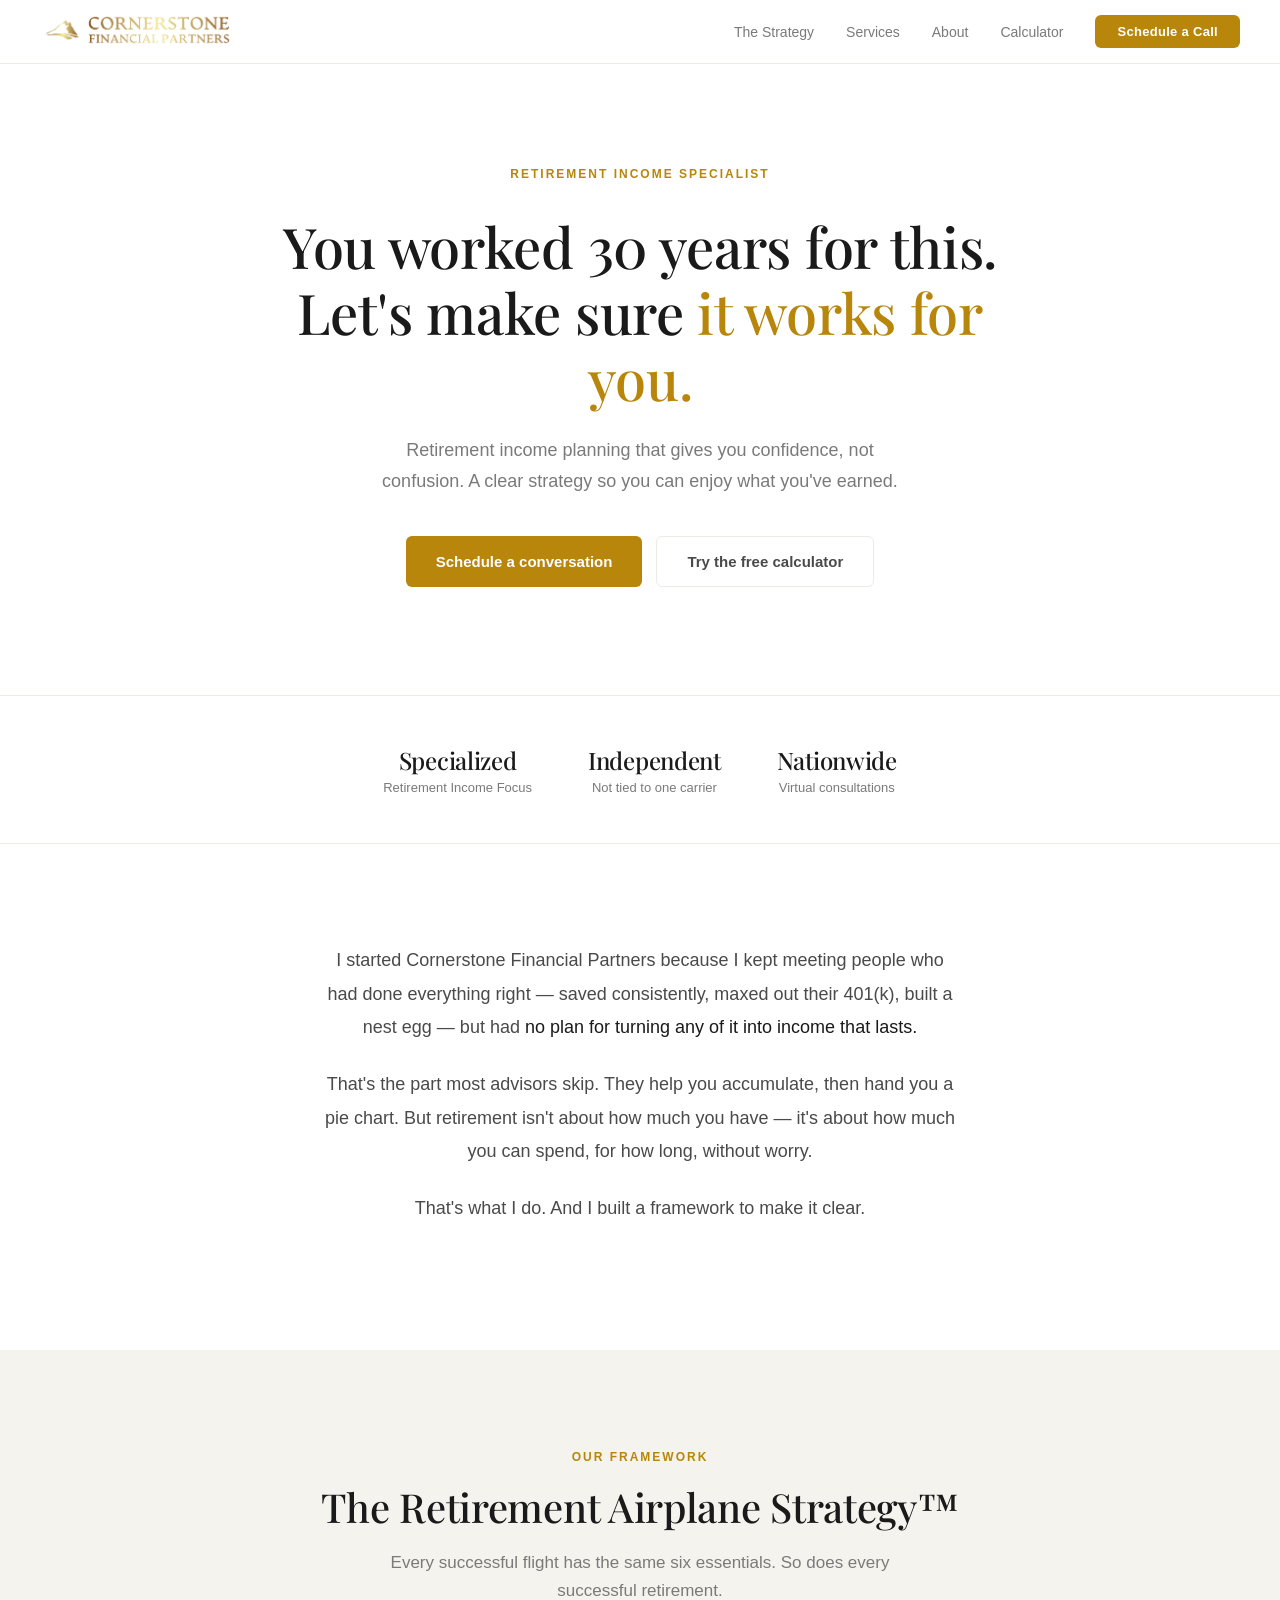
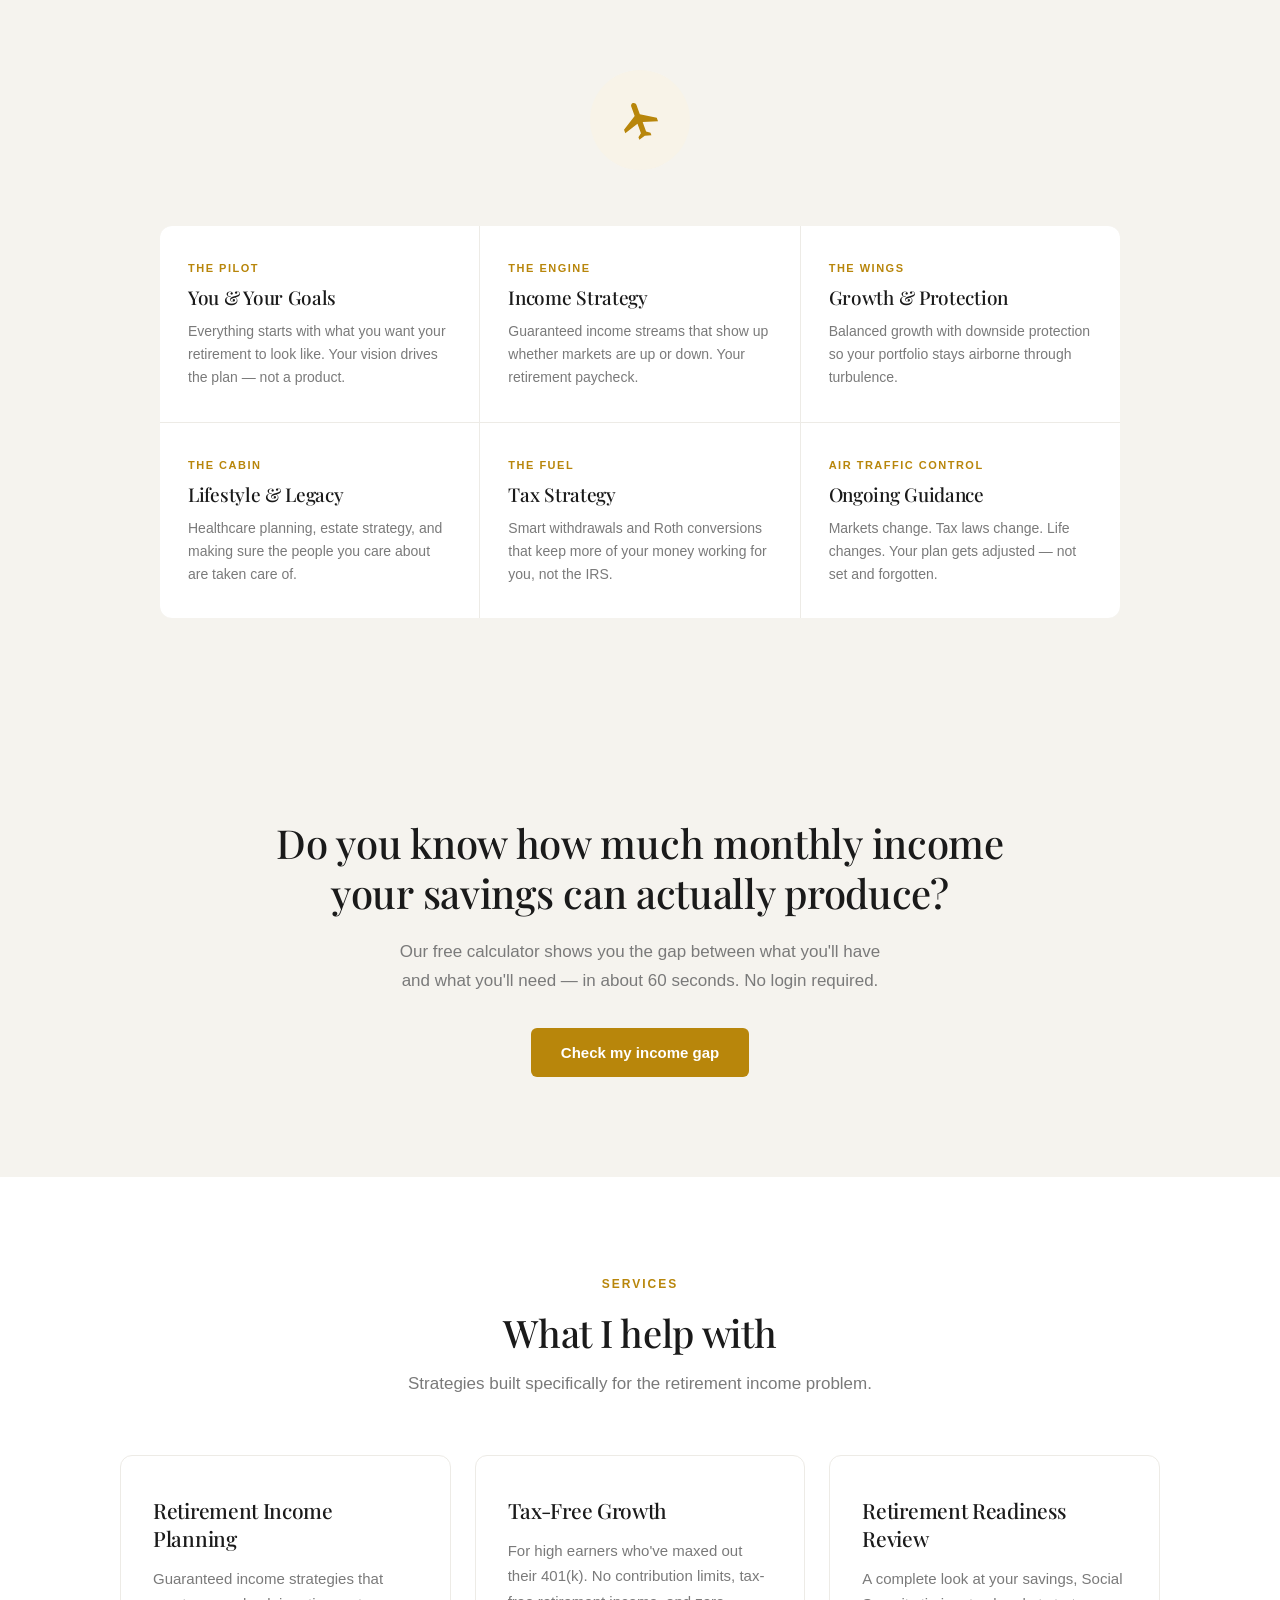
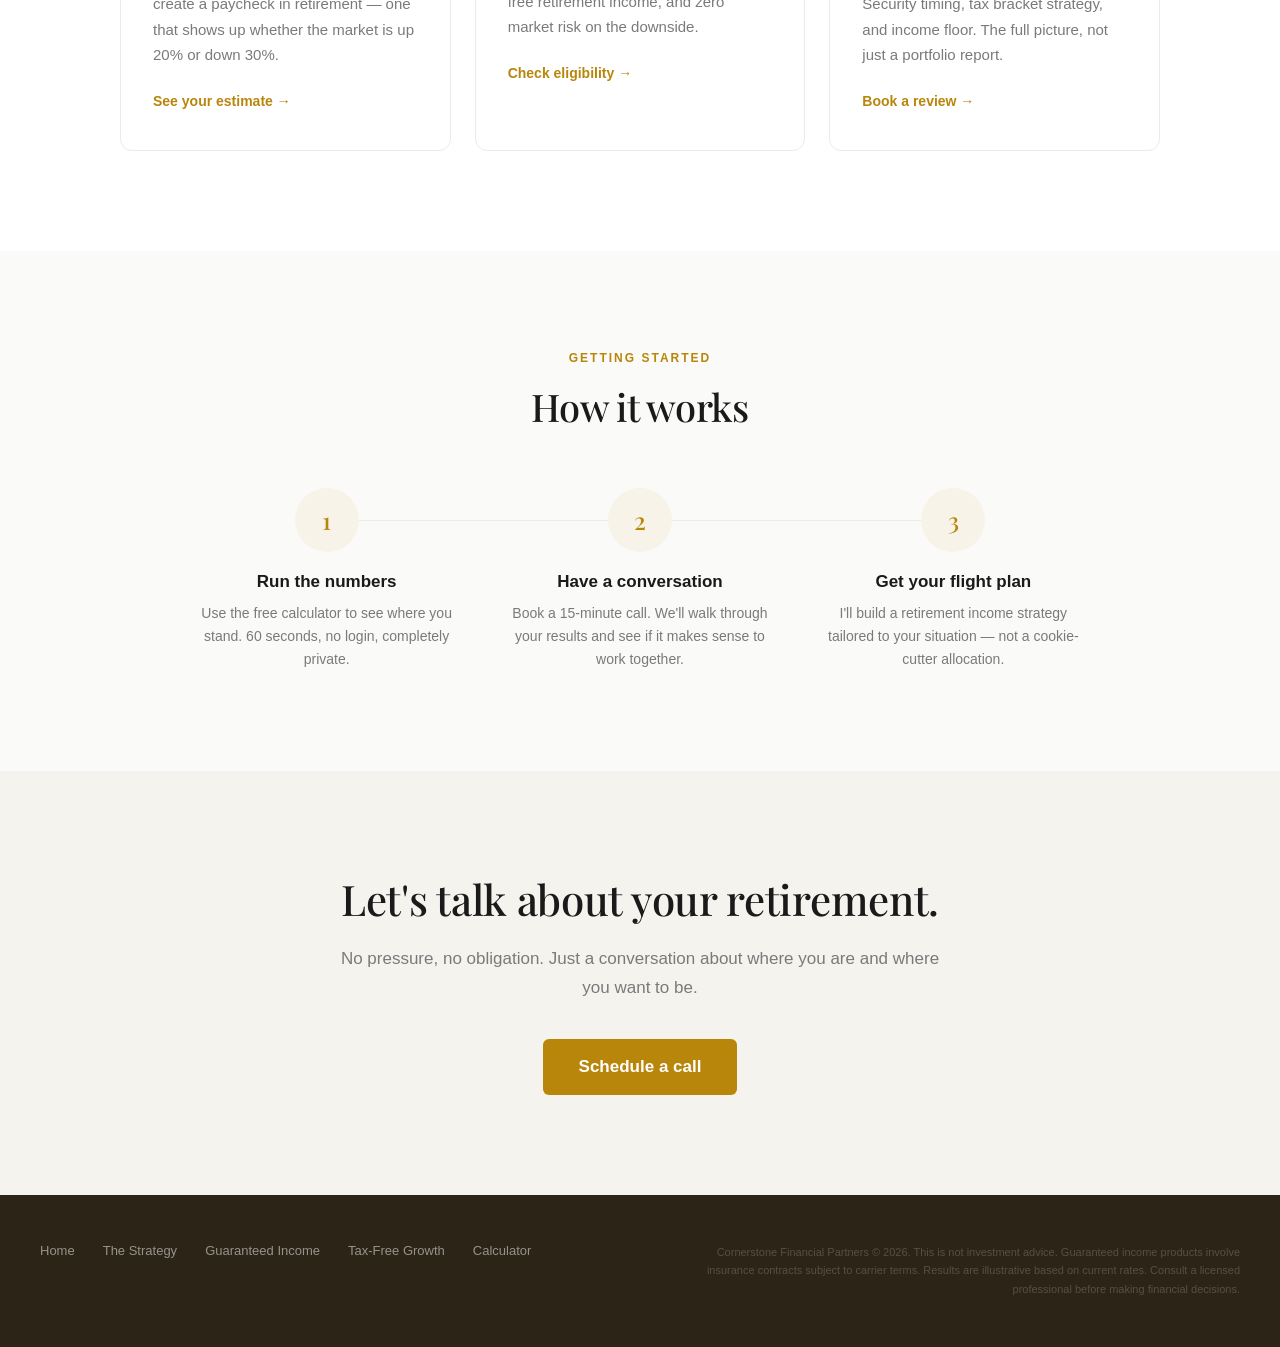
==== commit 6b5a1153: "Restyle homepage to match white/gold design system Replaced navy/dark theme with white backgrounds, " ====
--- a/public/index.html
+++ b/public/index.html
@@ -4,7 +4,7 @@
   <meta charset="UTF-8">
   <meta name="viewport" content="width=device-width, initial-scale=1.0">
   <title>Cornerstone Financial Partners | Retirement Income Planning</title>
-  <meta name="description" content="Independent retirement income planning for pre-retirees. RICP-designated advisor. Free Retirement Income Gap Calculator. Virtual consultations nationwide.">
+  <meta name="description" content="Independent retirement income planning for pre-retirees. Free Retirement Income Gap Calculator. Virtual consultations nationwide.">
   <meta property="og:title" content="Cornerstone Financial Partners | Retirement Income Planning">
   <meta property="og:description" content="Retirement income planning built around the Retirement Airplane Strategy. See where you stand with our free calculator.">
   <meta property="og:image" content="/og-image.png">
@@ -14,106 +14,94 @@
   <link rel="apple-touch-icon" href="/apple-touch-icon.png">
   <link rel="preconnect" href="https://fonts.googleapis.com">
   <link rel="preconnect" href="https://fonts.gstatic.com" crossorigin>
-  <link href="https://fonts.googleapis.com/css2?family=DM+Sans:opsz,wght@9..40,400;9..40,500;9..40,600;9..40,700&family=Playfair+Display:wght@400;500;600;700&display=swap" rel="stylesheet">
+  <link href="https://fonts.googleapis.com/css2?family=Inter:wght@300;400;500;600&family=Playfair+Display:wght@400;500;600;700&display=swap" rel="stylesheet">
   <style>
     *, *::before, *::after { box-sizing: border-box; margin: 0; padding: 0; }
     :root {
-      --navy: #1B2A4A;
-      --navy-deep: #111d33;
-      --gold: #C9952D;
-      --gold-light: #d9ab4a;
-      --sky: #5BA4CF;
-      --warm-white: #FAF9F6;
-      --cream: #F3F1EC;
-      --dark: #0b0b0f;
-      --text: #1A1A2E;
-      --text-mid: #4a4a5a;
-      --text-light: #6b6b7b;
-      --border: #e4e2dc;
+      --gold: #B8860B;
+      --gold-hover: #D4A843;
+      --gold-subtle: #F8F3E8;
+      --gold-border: #E8D5A8;
+      --dark: #1A1A1A;
+      --body: #4A4A4A;
+      --light: #7A7A7A;
+      --muted: #A0A0A0;
+      --bg: #FFFFFF;
+      --bg-alt: #FAFAF8;
+      --bg-warm: #F5F3EE;
+      --border: #EDEBE6;
+      --footer-bg: #2C2416;
       --serif: 'Playfair Display', Georgia, serif;
-      --sans: 'DM Sans', -apple-system, BlinkMacSystemFont, 'Segoe UI', sans-serif;
+      --sans: 'Inter', -apple-system, BlinkMacSystemFont, 'Segoe UI', sans-serif;
     }
     html { scroll-behavior: smooth; }
-    body { font-family: var(--sans); background: var(--warm-white); color: var(--text); -webkit-font-smoothing: antialiased; }
+    body { font-family: var(--sans); background: var(--bg); color: var(--dark); -webkit-font-smoothing: antialiased; }
 
     /* ── NAV ── */
     nav {
-      background: var(--dark);
+      background: var(--bg);
+      border-bottom: 1px solid var(--border);
       padding: 0 40px;
       display: flex;
       align-items: center;
       justify-content: space-between;
-      height: 62px;
+      height: 64px;
       position: sticky;
       top: 0;
       z-index: 100;
     }
-    .nav-logo { height: 32px; width: auto; }
-    .nav-right { display: flex; gap: 28px; align-items: center; }
+    .nav-logo { height: 36px; width: auto; }
+    .nav-right { display: flex; gap: 32px; align-items: center; }
     .nav-right a {
-      color: #888;
+      color: var(--light);
       text-decoration: none;
       font-size: 14px;
       font-weight: 500;
       transition: color 0.2s;
     }
-    .nav-right a:hover { color: #fff; }
+    .nav-right a:hover { color: var(--dark); }
     .nav-cta {
       background: var(--gold) !important;
-      color: var(--dark) !important;
+      color: #fff !important;
       padding: 9px 22px !important;
       border-radius: 6px;
-      font-weight: 700 !important;
+      font-weight: 600 !important;
       font-size: 13px !important;
       letter-spacing: 0.3px;
       transition: background 0.2s !important;
     }
-    .nav-cta:hover { background: var(--gold-light) !important; }
+    .nav-cta:hover { background: var(--gold-hover) !important; }
     .mobile-menu { display: none; background: none; border: none; cursor: pointer; padding: 8px; }
-    .mobile-menu svg { width: 22px; height: 22px; fill: #999; }
+    .mobile-menu svg { width: 22px; height: 22px; fill: var(--light); }
 
     /* ── HERO ── */
     .hero {
-      background: linear-gradient(170deg, var(--navy) 0%, var(--navy-deep) 100%);
-      color: #fff;
+      background: var(--bg);
+      color: var(--dark);
       padding: 100px 24px 108px;
       text-align: center;
-      position: relative;
-      overflow: hidden;
-    }
-    .hero::after {
-      content: '';
-      position: absolute;
-      bottom: -2px;
-      left: 0;
-      right: 0;
-      height: 80px;
-      background: var(--warm-white);
-      clip-path: ellipse(55% 100% at 50% 100%);
     }
     .hero-inner {
       max-width: 740px;
       margin: 0 auto;
-      position: relative;
-      z-index: 1;
     }
     .hero-eyebrow {
       display: inline-block;
-      border: 1px solid rgba(201,149,45,0.35);
-      border-radius: 100px;
-      padding: 8px 20px;
-      font-size: 13px;
+      font-size: 12px;
       font-weight: 600;
+      text-transform: uppercase;
+      letter-spacing: 2px;
       color: var(--gold);
-      letter-spacing: 0.8px;
       margin-bottom: 32px;
     }
     .hero h1 {
       font-family: var(--serif);
       font-size: clamp(34px, 5.5vw, 56px);
-      font-weight: 600;
+      font-weight: 500;
       line-height: 1.18;
       margin-bottom: 24px;
+      color: var(--dark);
+      letter-spacing: -0.3px;
     }
     .hero h1 em {
       font-style: normal;
@@ -121,7 +109,8 @@
     }
     .hero-sub {
       font-size: 18px;
-      color: rgba(255,255,255,0.55);
+      color: var(--light);
+      font-weight: 300;
       line-height: 1.7;
       max-width: 520px;
       margin: 0 auto 40px;
@@ -132,7 +121,7 @@
       align-items: center;
       gap: 8px;
       padding: 16px 30px;
-      border-radius: 8px;
+      border-radius: 6px;
       font-size: 15px;
       font-weight: 600;
       text-decoration: none;
@@ -141,48 +130,45 @@
       cursor: pointer;
       font-family: var(--sans);
     }
-    .btn-gold { background: var(--gold); color: var(--dark); }
-    .btn-gold:hover { background: var(--gold-light); transform: translateY(-1px); }
-    .btn-ghost {
-      background: rgba(255,255,255,0.07);
-      color: rgba(255,255,255,0.85);
-      border: 1px solid rgba(255,255,255,0.12);
-    }
-    .btn-ghost:hover { background: rgba(255,255,255,0.12); }
-    .btn-dark { background: var(--dark); color: #fff; }
-    .btn-dark:hover { background: #1a1a1f; transform: translateY(-1px); }
+    .btn-gold { background: var(--gold); color: #fff; }
+    .btn-gold:hover { background: var(--gold-hover); transform: translateY(-1px); }
     .btn-outline {
       background: transparent;
-      color: var(--text);
+      color: var(--body);
       border: 1.5px solid var(--border);
     }
-    .btn-outline:hover { border-color: #ccc; background: #fff; }
+    .btn-outline:hover { border-color: var(--gold-border); background: var(--bg); }
 
     /* ── TRUST BAR ── */
     .trust-bar {
       display: flex;
       justify-content: center;
-      gap: 48px;
+      gap: 56px;
       padding: 48px 24px;
+      border-top: 1px solid var(--border);
+      border-bottom: 1px solid var(--border);
       flex-wrap: wrap;
     }
     .trust-item { text-align: center; }
     .trust-val {
       font-family: var(--serif);
-      font-size: 26px;
-      font-weight: 600;
-      color: var(--navy);
+      font-size: 24px;
+      font-weight: 500;
+      color: var(--dark);
+      letter-spacing: -0.3px;
     }
     .trust-label {
       font-size: 13px;
-      color: var(--text-light);
+      color: var(--light);
+      font-weight: 400;
       margin-top: 4px;
     }
 
     /* ── INTRO ── */
     .intro {
-      padding: 80px 24px 96px;
+      padding: 100px 24px;
       text-align: center;
+      background: var(--bg);
     }
     .intro-inner {
       max-width: 640px;
@@ -191,29 +177,42 @@
     .intro p {
       font-size: 18px;
       line-height: 1.85;
-      color: var(--text-mid);
+      color: var(--body);
+      font-weight: 300;
       margin-bottom: 24px;
     }
-    .intro strong { color: var(--text); }
+    .intro strong { color: var(--dark); font-weight: 500; }
 
     /* ── AIRPLANE STRATEGY SECTION ── */
     .strategy {
-      background: var(--cream);
-      padding: 96px 24px;
+      background: var(--bg-warm);
+      padding: 100px 24px;
     }
     .strategy-header {
       text-align: center;
       margin-bottom: 64px;
     }
+    .eyebrow {
+      display: block;
+      font-size: 12px;
+      font-weight: 600;
+      letter-spacing: 2px;
+      text-transform: uppercase;
+      color: var(--gold);
+      margin-bottom: 16px;
+    }
     .strategy-header h2 {
       font-family: var(--serif);
       font-size: clamp(28px, 4vw, 40px);
-      font-weight: 600;
+      font-weight: 500;
+      color: var(--dark);
+      letter-spacing: -0.3px;
       margin-bottom: 16px;
     }
     .strategy-header p {
       font-size: 17px;
-      color: var(--text-light);
+      color: var(--light);
+      font-weight: 300;
       max-width: 520px;
       margin: 0 auto;
       line-height: 1.7;
@@ -230,53 +229,44 @@
       margin-bottom: 56px;
     }
     .airplane-icon-circle {
-      width: 120px;
-      height: 120px;
+      width: 100px;
+      height: 100px;
       border-radius: 50%;
-      background: var(--navy);
+      background: var(--gold-subtle);
       display: flex;
       align-items: center;
       justify-content: center;
-      box-shadow: 0 8px 40px rgba(27,42,74,0.18);
-      position: relative;
-    }
-    .airplane-icon-circle::before {
-      content: '';
-      position: absolute;
-      inset: -12px;
-      border-radius: 50%;
-      border: 1px solid var(--border);
     }
     .airplane-icon-circle svg {
-      width: 52px;
-      height: 52px;
+      width: 44px;
+      height: 44px;
       fill: var(--gold);
       transform: rotate(-20deg);
     }
 
-    /* component grid */
+    /* component grid with 1px dividers */
     .component-grid {
       display: grid;
       grid-template-columns: repeat(3, 1fr);
-      gap: 20px;
+      gap: 1px;
+      background: var(--border);
+      border-radius: 12px;
+      overflow: hidden;
       max-width: 960px;
       margin: 0 auto;
     }
     .component-card {
-      background: #fff;
-      border-radius: 12px;
-      padding: 28px 24px;
-      position: relative;
-      transition: transform 0.2s, box-shadow 0.2s;
+      background: var(--bg);
+      padding: 32px 28px;
+      transition: background 0.2s;
     }
     .component-card:hover {
-      transform: translateY(-3px);
-      box-shadow: 0 8px 30px rgba(0,0,0,0.08);
+      background: var(--bg-alt);
     }
     .component-tag {
       display: inline-block;
       font-size: 11px;
-      font-weight: 700;
+      font-weight: 600;
       letter-spacing: 1.5px;
       text-transform: uppercase;
       color: var(--gold);
@@ -285,44 +275,50 @@
     .component-card h3 {
       font-family: var(--serif);
       font-size: 19px;
-      font-weight: 600;
+      font-weight: 500;
+      color: var(--dark);
+      letter-spacing: -0.3px;
       margin-bottom: 10px;
     }
     .component-card p {
       font-size: 14px;
       line-height: 1.65;
-      color: var(--text-light);
-    }
-
-    /* ── DARK BAND ── */
-    .dark-band {
-      background: var(--dark);
-      color: #fff;
-      padding: 88px 24px;
-    }
-    .dark-band-inner {
+      color: var(--light);
+      font-weight: 300;
+    }
+
+    /* ── CTA BAND (warm, not dark) ── */
+    .cta-band {
+      background: var(--bg-warm);
+      padding: 100px 24px;
+    }
+    .cta-band-inner {
       max-width: 800px;
       margin: 0 auto;
       text-align: center;
     }
-    .dark-band h2 {
+    .cta-band h2 {
       font-family: var(--serif);
       font-size: clamp(26px, 4vw, 40px);
-      font-weight: 600;
+      font-weight: 500;
+      color: var(--dark);
+      letter-spacing: -0.3px;
       line-height: 1.25;
       margin-bottom: 20px;
     }
-    .dark-band p {
+    .cta-band p {
       font-size: 17px;
       line-height: 1.7;
-      color: #777;
+      color: var(--light);
+      font-weight: 300;
       max-width: 500px;
       margin: 0 auto 32px;
     }
 
     /* ── SERVICES ── */
     .services {
-      padding: 96px 24px;
+      padding: 100px 24px;
+      background: var(--bg);
     }
     .services-inner {
       max-width: 1040px;
@@ -335,12 +331,15 @@
     .services-header h2 {
       font-family: var(--serif);
       font-size: clamp(28px, 3.5vw, 38px);
-      font-weight: 600;
+      font-weight: 500;
+      color: var(--dark);
+      letter-spacing: -0.3px;
       margin-bottom: 12px;
     }
     .services-header p {
       font-size: 17px;
-      color: var(--text-light);
+      color: var(--light);
+      font-weight: 300;
       line-height: 1.7;
     }
     .services-grid {
@@ -349,53 +348,59 @@
       gap: 24px;
     }
     .svc-card {
-      background: #fff;
-      border-radius: 14px;
+      background: var(--bg);
+      border-radius: 12px;
       padding: 40px 32px;
       border: 1px solid var(--border);
-      transition: transform 0.2s, box-shadow 0.2s, border-color 0.2s;
+      transition: transform 0.2s, box-shadow 0.2s;
     }
     .svc-card:hover {
-      transform: translateY(-4px);
-      box-shadow: 0 12px 36px rgba(0,0,0,0.07);
-      border-color: transparent;
+      transform: translateY(-3px);
+      box-shadow: 0 8px 24px rgba(0,0,0,0.05);
     }
     .svc-card h3 {
       font-family: var(--serif);
       font-size: 21px;
-      font-weight: 600;
+      font-weight: 500;
+      color: var(--dark);
+      letter-spacing: -0.3px;
       margin-bottom: 14px;
     }
     .svc-card p {
       font-size: 15px;
-      color: var(--text-light);
+      color: var(--light);
+      font-weight: 300;
       line-height: 1.7;
       margin-bottom: 24px;
     }
     .svc-link {
       font-size: 14px;
       font-weight: 600;
-      color: var(--navy);
+      color: var(--gold);
       text-decoration: none;
       transition: color 0.2s;
     }
-    .svc-link:hover { color: var(--gold); }
+    .svc-link:hover { color: var(--gold-hover); }
 
     /* ── HOW IT WORKS ── */
     .how {
-      background: var(--cream);
-      padding: 96px 24px;
+      background: var(--bg-alt);
+      padding: 100px 24px;
     }
     .how-inner {
       max-width: 900px;
       margin: 0 auto;
     }
-    .how h2 {
-      font-family: var(--serif);
-      font-size: clamp(28px, 3.5vw, 38px);
-      font-weight: 600;
+    .how-header {
       text-align: center;
       margin-bottom: 56px;
+    }
+    .how h2 {
+      font-family: var(--serif);
+      font-size: clamp(28px, 3.5vw, 38px);
+      font-weight: 500;
+      color: var(--dark);
+      letter-spacing: -0.3px;
     }
     .steps {
       display: grid;
@@ -420,23 +425,25 @@
       width: 64px;
       height: 64px;
       border-radius: 50%;
-      background: var(--navy);
+      background: var(--gold-subtle);
       color: var(--gold);
       font-family: var(--serif);
       font-size: 24px;
-      font-weight: 700;
+      font-weight: 500;
       margin-bottom: 20px;
       position: relative;
       z-index: 1;
     }
     .step h3 {
       font-size: 17px;
-      font-weight: 700;
+      font-weight: 600;
+      color: var(--dark);
       margin-bottom: 10px;
     }
     .step p {
       font-size: 14px;
-      color: var(--text-light);
+      color: var(--light);
+      font-weight: 300;
       line-height: 1.65;
       max-width: 260px;
       margin: 0 auto;
@@ -444,38 +451,26 @@
 
     /* ── BOTTOM CTA ── */
     .bottom-cta {
-      background: var(--navy);
-      color: #fff;
-      padding: 96px 24px;
+      background: var(--bg-warm);
+      padding: 100px 24px;
       text-align: center;
-      position: relative;
-      overflow: hidden;
-    }
-    .bottom-cta::before {
-      content: '';
-      position: absolute;
-      top: 0;
-      left: 0;
-      right: 0;
-      height: 80px;
-      background: var(--cream);
-      clip-path: ellipse(55% 100% at 50% 0%);
     }
     .bottom-cta-inner {
       max-width: 600px;
       margin: 0 auto;
-      position: relative;
-      z-index: 1;
     }
     .bottom-cta h2 {
       font-family: var(--serif);
       font-size: clamp(28px, 4vw, 42px);
-      font-weight: 600;
+      font-weight: 500;
+      color: var(--dark);
+      letter-spacing: -0.3px;
       margin-bottom: 18px;
     }
     .bottom-cta p {
       font-size: 17px;
-      color: rgba(255,255,255,0.5);
+      color: var(--light);
+      font-weight: 300;
       line-height: 1.7;
       margin-bottom: 36px;
     }
@@ -483,26 +478,27 @@
 
     /* ── FOOTER ── */
     footer {
-      background: var(--dark);
-      color: #666;
-      padding: 40px 40px;
+      background: var(--footer-bg);
+      color: rgba(255,255,255,0.4);
+      padding: 48px 40px;
       display: flex;
       justify-content: space-between;
       align-items: flex-start;
       flex-wrap: wrap;
-      gap: 20px;
+      gap: 24px;
     }
     .footer-links { display: flex; gap: 28px; }
     .footer-links a {
-      color: #666;
+      color: rgba(255,255,255,0.5);
       text-decoration: none;
       font-size: 13px;
+      font-weight: 400;
       transition: color 0.2s;
     }
-    .footer-links a:hover { color: var(--gold); }
+    .footer-links a:hover { color: rgba(255,255,255,0.75); }
     .footer-legal {
       font-size: 11px;
-      color: #555;
+      color: rgba(255,255,255,0.2);
       line-height: 1.7;
       max-width: 560px;
       text-align: right;
@@ -515,37 +511,47 @@
         display: none;
         flex-direction: column;
         position: absolute;
-        top: 62px;
+        top: 64px;
         left: 0;
         right: 0;
-        background: var(--dark);
+        background: var(--bg);
         padding: 20px;
         gap: 16px;
-        border-top: 1px solid #1a1a1a;
+        border-bottom: 1px solid var(--border);
+        box-shadow: 0 4px 12px rgba(0,0,0,0.05);
       }
       .nav-right.open { display: flex; }
       .mobile-menu { display: block; }
-      .hero { padding: 72px 20px 88px; }
+      .hero { padding: 72px 20px 80px; }
       .hero h1 { font-size: 32px; }
+      .hero-sub { font-size: 16px; }
       .hero-ctas { flex-direction: column; align-items: center; }
       .btn { justify-content: center; width: 100%; max-width: 320px; }
       .trust-bar { gap: 28px; padding: 36px 20px; }
-      .trust-val { font-size: 22px; }
-      .intro { padding: 56px 20px 64px; }
+      .trust-val { font-size: 20px; }
+      .intro { padding: 64px 20px; }
+      .intro p { font-size: 16px; }
       .strategy { padding: 64px 20px; }
-      .component-grid { grid-template-columns: 1fr; }
-      .dark-band { padding: 64px 20px; }
+      .component-grid { grid-template-columns: 1fr; border-radius: 10px; }
+      .cta-band { padding: 64px 20px; }
+      .cta-band h2 { font-size: 24px; }
       .services { padding: 64px 20px; }
       .services-grid { grid-template-columns: 1fr; }
       .how { padding: 64px 20px; }
       .steps { grid-template-columns: 1fr; gap: 32px; }
       .steps::before { display: none; }
-      .bottom-cta { padding: 80px 20px 64px; }
+      .bottom-cta { padding: 64px 20px; }
+      .bottom-cta .btn-gold { width: 100%; max-width: 320px; justify-content: center; }
       footer { padding: 32px 20px; flex-direction: column; }
+      .footer-links { flex-wrap: wrap; gap: 16px; }
       .footer-legal { text-align: left; }
     }
     @media (max-width: 480px) {
       .trust-bar { flex-direction: column; gap: 20px; }
+      .hero h1 { font-size: 28px; }
+      .services-header h2,
+      .strategy-header h2,
+      .how h2 { font-size: 26px; }
     }
   </style>
 </head>
@@ -554,13 +560,7 @@
   <!-- Nav -->
   <nav>
     <a href="/">
-      <svg class="nav-logo" xmlns="http://www.w3.org/2000/svg" viewBox="0 0 3162 587" role="img" aria-label="Cornerstone Financial Partners">
-        <g transform="scale(8.112) translate(10, 10)">
-          <defs><linearGradient id="g1"><stop stop-color="#905e26" offset="0"/><stop stop-color="#f5ec9b" offset="0.5"/><stop stop-color="#905e26" offset="1"/></linearGradient></defs>
-          <g transform="matrix(0.0831,0,0,0.0831,0,7.02)" fill="url(#g1)"><g><path d="M0 333c0,0 106,-65 145,-80 39,-15 62,-23 100,-52 39,-30 88,-91 105,-104 17,-12 17,-8 49,-19 40,-14 95,-98 116,-74 12,15 44,107 58,69 6,-16 19,-42 32,-32 14,11 11,9 25,60 14,51 20,48 38,66 19,17 5,9 25,49 21,40 62,85 77,109 10,18 18,32 21,37 -44,-14 -127,-38 -223,-54 -9,-17 -10,-45 -12,-55 -8,-40 -60,-28 -42,-61 6,-13 89,-89 61,-85 -17,3 -47,9 -53,12 -85,36 20,-84 -66,-47 -8,4 -31,0 -45,15 -13,15 -31,-3 -47,15 -16,18 -6,26 -32,47 -25,21 -24,22 -46,37 -21,15 -24,36 -43,43 -18,7 -53,24 -65,24 -13,0 -63,30 -69,36 -5,7 -109,44 -109,44z"/><path d="M35 356c0,0 212,-57 406,-43 193,14 379,81 379,81l-72 19c-156,-59 -317,-77 -317,-77 0,0 154,49 243,97l-121 31c0,0 -125,-75 -209,-99 -83,-24 -309,-9 -309,-9z"/></g></g>
-          <g transform="matrix(0.86,0,0,0.86,86.1,-9.77)" fill="url(#g1)"><path d="M18 40.64c-6.72 0-15.8-3.92-15.8-14.12 0-6.92 4.24-15.16 15.44-15.16 4.64 0 8.64 1.44 8.16 2.84l-0.52 1.56c-1.44 4.28-3-1.2-10.12-1.2-5.72 0-8.52 3.72-8.52 9.48 0 9 6.84 12.76 12.32 12.76 0.72 0 4.36-0.56 6.44-1.88 0.32-0.2 1.16 0.72 0.92 1.08-1.72 2.52-7.08 4.64-8.32 4.64zM45 40.64c-8.32 0-14.44-6.16-14.44-14.48 0-8.08 5.76-14.8 14.52-14.8 8.36 0 14.44 6.12 14.44 14.44 0 8.12-5.72 14.84-14.52 14.84zM46.56 37.92c3.52 0 8.2-2.32 8.2-9.88 0-8.08-5.48-13.96-11.24-13.96-3.52 0-8.16 2.32-8.16 9.84 0 8.16 5.48 14 11.2 14z"/></g>
-        </g>
-      </svg>
+      <img class="nav-logo" src="logo-color.png" alt="Cornerstone Financial Partners" style="height:36px;width:auto;">
     </a>
     <button class="mobile-menu" onclick="document.querySelector('.nav-right').classList.toggle('open')" aria-label="Menu">
       <svg viewBox="0 0 24 24"><path d="M3 6h18v2H3V6zm0 5h18v2H3v-2zm0 5h18v2H3v-2z"/></svg>
@@ -577,12 +577,12 @@
   <!-- Hero -->
   <section class="hero">
     <div class="hero-inner">
-      <div class="hero-eyebrow">Retirement Income Specialist &bull; RICP&reg;</div>
+      <div class="hero-eyebrow">Retirement Income Specialist</div>
       <h1>You worked 30 years for this.<br>Let's make sure <em>it works for you.</em></h1>
       <p class="hero-sub">Retirement income planning that gives you confidence, not confusion. A clear strategy so you can enjoy what you've earned.</p>
       <div class="hero-ctas">
         <a href="#contact" class="btn btn-gold">Schedule a conversation</a>
-        <a href="https://calculator.cornerstone-fps.com" class="btn btn-ghost">Try the free calculator</a>
+        <a href="https://calculator.cornerstone-fps.com" class="btn btn-outline">Try the free calculator</a>
       </div>
     </div>
   </section>
@@ -590,12 +590,8 @@
   <!-- Trust bar -->
   <div class="trust-bar">
     <div class="trust-item">
-      <div class="trust-val">RICP&reg;</div>
-      <div class="trust-label">Certified Income Planner</div>
-    </div>
-    <div class="trust-item">
-      <div class="trust-val">7.5%</div>
-      <div class="trust-label">Of advisors hold this</div>
+      <div class="trust-val">Specialized</div>
+      <div class="trust-label">Retirement Income Focus</div>
     </div>
     <div class="trust-item">
       <div class="trust-val">Independent</div>
@@ -619,6 +615,7 @@
   <!-- Airplane Strategy -->
   <section class="strategy" id="strategy">
     <div class="strategy-header">
+      <span class="eyebrow">Our Framework</span>
       <h2>The Retirement Airplane Strategy&trade;</h2>
       <p>Every successful flight has the same six essentials. So does every successful retirement.</p>
     </div>
@@ -667,9 +664,9 @@
     </div>
   </section>
 
-  <!-- Dark CTA -->
-  <section class="dark-band">
-    <div class="dark-band-inner">
+  <!-- CTA Band (warm background, not dark) -->
+  <section class="cta-band">
+    <div class="cta-band-inner">
       <h2>Do you know how much monthly income your savings can actually produce?</h2>
       <p>Our free calculator shows you the gap between what you'll have and what you'll need &mdash; in about 60 seconds. No login required.</p>
       <a href="https://calculator.cornerstone-fps.com" class="btn btn-gold">Check my income gap</a>
@@ -680,6 +677,7 @@
   <section class="services" id="services">
     <div class="services-inner">
       <div class="services-header">
+        <span class="eyebrow">Services</span>
         <h2>What I help with</h2>
         <p>Strategies built specifically for the retirement income problem.</p>
       </div>
@@ -706,7 +704,10 @@
   <!-- How it works -->
   <section class="how">
     <div class="how-inner">
-      <h2>How it works</h2>
+      <div class="how-header">
+        <span class="eyebrow">Getting Started</span>
+        <h2>How it works</h2>
+      </div>
       <div class="steps">
         <div class="step">
           <div class="step-num">1</div>
